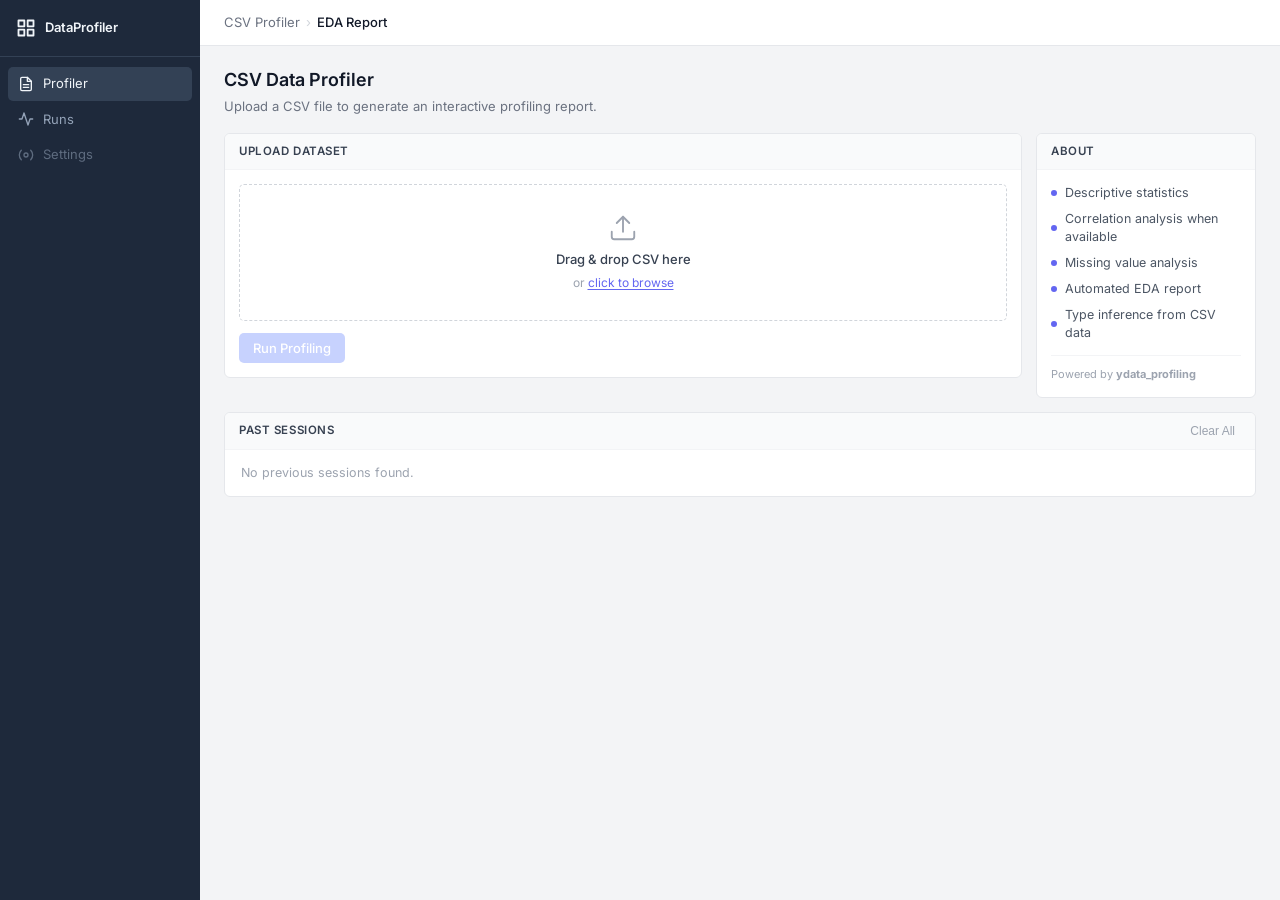
==== web/index.html @ c40abf99 "first commit" ====
<!DOCTYPE html>
<html lang="en">
<head>
  <meta charset="UTF-8" />
  <meta name="viewport" content="width=device-width, initial-scale=1.0" />
  <title>CSV Profiler</title>
  <link rel="preconnect" href="https://fonts.googleapis.com" />
  <link href="https://fonts.googleapis.com/css2?family=Inter:wght@400;500;600&display=swap" rel="stylesheet" />
  <link rel="stylesheet" href="style.css" />
</head>
<body>

  <!-- ── SIDEBAR ── -->
  <aside class="sidebar">
    <div class="sidebar-logo">
      <svg width="20" height="20" viewBox="0 0 24 24" fill="none" stroke="currentColor" stroke-width="2.2" stroke-linecap="round" stroke-linejoin="round"><rect x="3" y="3" width="7" height="7"/><rect x="14" y="3" width="7" height="7"/><rect x="3" y="14" width="7" height="7"/><rect x="14" y="14" width="7" height="7"/></svg>
      <span>DataProfiler</span>
    </div>
    <nav class="sidebar-nav">
      <a href="#" class="nav-item active" id="nav-profiler">
        <svg width="16" height="16" viewBox="0 0 24 24" fill="none" stroke="currentColor" stroke-width="2" stroke-linecap="round" stroke-linejoin="round"><path d="M14 2H6a2 2 0 0 0-2 2v16a2 2 0 0 0 2 2h12a2 2 0 0 0 2-2V8z"/><polyline points="14 2 14 8 20 8"/><line x1="16" y1="13" x2="8" y2="13"/><line x1="16" y1="17" x2="8" y2="17"/></svg>
        <span>Profiler</span>
      </a>
      <a href="#" class="nav-item" id="nav-runs">
        <svg width="16" height="16" viewBox="0 0 24 24" fill="none" stroke="currentColor" stroke-width="2" stroke-linecap="round" stroke-linejoin="round"><polyline points="22 12 18 12 15 21 9 3 6 12 2 12"/></svg>
        <span>Runs</span>
      </a>
      <a href="#" class="nav-item nav-item-disabled" id="nav-settings" aria-disabled="true" title="Settings are not available yet">
        <svg width="16" height="16" viewBox="0 0 24 24" fill="none" stroke="currentColor" stroke-width="2" stroke-linecap="round" stroke-linejoin="round"><circle cx="12" cy="12" r="3"/><path d="M19.07 4.93a10 10 0 0 1 0 14.14M4.93 4.93a10 10 0 0 0 0 14.14"/></svg>
        <span>Settings</span>
      </a>
    </nav>
  </aside>

  <!-- ── MAIN ── -->
  <div class="layout">

    <header class="topbar">
      <div class="topbar-breadcrumb">
        <span class="breadcrumb-root">CSV Profiler</span>
        <span class="breadcrumb-sep">›</span>
        <span class="breadcrumb-current">EDA Report</span>
      </div>
      <div class="topbar-actions">
        <button class="btn-sm" id="new-analysis" style="display:none;">+ New Run</button>
      </div>
    </header>

    <main class="content">

      <!-- ══════════════════════════════════════
           UPLOAD SECTION
      ══════════════════════════════════════ -->
      <section id="upload-section">
        <div class="page-title">
          <h1>CSV Data Profiler</h1>
          <p class="page-subtitle">Upload a CSV file to generate an interactive profiling report.</p>
        </div>

        <div class="panels-row">
          <!-- Drop zone -->
          <div class="card" style="flex:1; min-width:280px;">
            <div class="card-header">Upload Dataset</div>
            <div class="card-body">
              <div id="drop-zone" class="drop-zone" role="button" tabindex="0">
                <svg width="30" height="30" viewBox="0 0 24 24" fill="none" stroke="currentColor" stroke-width="1.5" stroke-linecap="round" stroke-linejoin="round" class="drop-icon"><path d="M21 15v4a2 2 0 0 1-2 2H5a2 2 0 0 1-2-2v-4"/><polyline points="17 8 12 3 7 8"/><line x1="12" y1="3" x2="12" y2="15"/></svg>
                <p class="drop-title">Drag &amp; drop CSV here</p>
                <p class="drop-sub">or <span id="browse-trigger" class="link-btn">click to browse</span></p>
                <input type="file" id="file-input" accept=".csv" hidden />
              </div>
              <div id="file-card" class="file-row hidden">
                <div class="file-row__left">
                  <span class="file-icon">📄</span>
                  <div>
                    <div id="file-name" class="file-name">—</div>
                    <div id="file-size" class="file-size">—</div>
                  </div>
                </div>
                <button id="remove-file" class="btn-ghost-sm">✕</button>
              </div>
              <button id="analyse-btn" class="btn-primary" disabled>Run Profiling</button>
            </div>
          </div>

          <!-- Info -->
          <div class="card" style="width:220px; flex-shrink:0;">
            <div class="card-header">About</div>
            <div class="card-body">
              <ul class="info-list">
                <li><span class="info-dot"></span> Descriptive statistics</li>
                <li><span class="info-dot"></span> Correlation analysis when available</li>
                <li><span class="info-dot"></span> Missing value analysis</li>
                <li><span class="info-dot"></span> Automated EDA report</li>
                <li><span class="info-dot"></span> Type inference from CSV data</li>
              </ul>
              <div class="powered-by">Powered by <strong>ydata_profiling</strong></div>
            </div>
          </div>
        </div>

        <!-- Past sessions table -->
        <div class="card sessions-card">
          <div class="card-header sessions-header">
            <span>Past Sessions</span>
            <button class="btn-ghost-sm" id="clear-all-btn" title="Delete all sessions">Clear All</button>
          </div>
          <div id="sessions-table-wrap">
            <p class="sessions-empty" id="sessions-empty">No previous sessions found.</p>
            <table class="sessions-table hidden" id="sessions-table">
              <thead>
                <tr>
                  <th>Date / Time</th>
                  <th>Filename</th>
                  <th>Rows</th>
                  <th>Cols</th>
                  <th>ID</th>
                  <th></th>
                </tr>
              </thead>
              <tbody id="sessions-tbody"></tbody>
            </table>
          </div>
        </div>
      </section>

      <!-- ══════════════════════════════════════
           PROGRESS SECTION
      ══════════════════════════════════════ -->
      <section id="progress-section" class="hidden">
        <div class="page-title"><h1>Running Analysis…</h1></div>
        <div class="card" style="max-width:580px;">
          <div class="card-header">Profiling Progress</div>
          <div class="card-body">
            <div class="prog-meta">
              <span id="progress-label" class="prog-status">Initialising…</span>
              <span id="progress-pct"   class="prog-pct">0%</span>
            </div>
            <div class="prog-track" role="progressbar" aria-valuenow="0" aria-valuemin="0" aria-valuemax="100">
              <div id="progress-bar" class="prog-fill"></div>
            </div>
            <div class="step-list" id="step-list"></div>
          </div>
        </div>
      </section>

      <!-- ══════════════════════════════════════
           REPORT SECTION  (30 | 70 layout)
      ══════════════════════════════════════ -->
      <section id="report-section" class="hidden">

        <!-- Header row -->
        <div class="report-page-header">
          <div>
            <h1 class="page-title-inline">Profiling Report</h1>
            <p id="report-meta-text" class="page-subtitle"></p>
          </div>
          <div class="report-header-actions">
            <button id="open-new-tab" class="btn-sm">Open in new tab ↗</button>
            <button id="reset-btn"    class="btn-danger-sm">Reset Report</button>
          </div>
        </div>

        <!-- 30 | 70 split -->
        <div class="report-layout">

          <!-- ── LEFT 30%: Cleaning Panel ── -->
          <div class="panel-left">
            <div class="card cleaning-card">
              <div class="card-header cleaning-card-header">
                <span>Data Cleaning</span>
                <button id="apply-clean-btn" class="btn-primary-sm" disabled>▶ Apply &amp; Download</button>
              </div>
              <div id="cleaning-panel-body" class="cleaning-body">
                <p class="cleaning-empty">Load a session to see cleaning options.</p>
              </div>
              <!-- Result -->
              <div id="clean-result" class="clean-result hidden">
                <div id="clean-result-body"></div>
                <a id="download-link" class="btn-primary" href="#" target="_blank"
                   style="text-decoration:none; display:none; margin-top:8px;">
                  ⬇ Download Cleaned CSV
                </a>
              </div>
            </div>
          </div>

          <!-- ── RIGHT 70%: EDA Iframe ── -->
          <div class="panel-right">
            <div class="report-wrapper">
              <iframe id="report-frame" title="Data Profiling Report"
                      sandbox="allow-scripts allow-same-origin allow-popups"></iframe>
            </div>
          </div>

        </div><!-- /report-layout -->

        <div class="playground-card card">
          <div class="card-header playground-header">
            <span>Pandas Playground</span>
            <span id="playground-status" class="playground-status">Working on current session data</span>
          </div>
          <div class="playground-body">
            <div class="playground-controls">
              <label>
                Operation
                <select id="pg-operation" class="clean-select">
                  <option value="preview">Preview</option>
                  <option value="head">head(n)</option>
                  <option value="tail">tail(n)</option>
                  <option value="sample">sample(n)</option>
                  <option value="describe">describe()</option>
                  <option value="value_counts">value_counts(column)</option>
                  <option value="sort_values">sort_values(column)</option>
                  <option value="filter">filter column</option>
                  <option value="chart">visualize chart</option>
                  <option value="drop_columns">drop columns</option>
                  <option value="drop_rows">drop rows by index</option>
                  <option value="set_cell">set cell value</option>
                  <option value="fillna">fill missing values</option>
                  <option value="rename_column">rename column</option>
                  <option value="astype">change column dtype</option>
                </select>
              </label>
              <label>
                Column / X
                <input id="pg-column" class="pg-input" placeholder="column name" />
              </label>
              <label>
                Y / New name
                <input id="pg-column-2" class="pg-input" placeholder="optional" />
              </label>
              <label>
                Value
                <input id="pg-value" class="pg-input" placeholder="filter/fill/cell value" />
              </label>
              <label>
                Rows / Indexes
                <input id="pg-indexes" class="pg-input" placeholder="0, 3, 7" />
              </label>
              <label>
                N / Limit
                <input id="pg-limit" class="pg-input" type="number" min="1" max="500" value="20" />
              </label>
              <label>
                Chart
                <select id="pg-chart-type" class="clean-select">
                  <option value="bar">bar</option>
                  <option value="line">line</option>
                  <option value="scatter">scatter</option>
                  <option value="hist">histogram</option>
                </select>
              </label>
              <label>
                Compare
                <select id="pg-operator" class="clean-select">
                  <option value="eq">=</option>
                  <option value="ne">!=</option>
                  <option value="gt">&gt;</option>
                  <option value="gte">&gt;=</option>
                  <option value="lt">&lt;</option>
                  <option value="lte">&lt;=</option>
                  <option value="contains">contains</option>
                </select>
              </label>
            </div>
            <div class="playground-actions">
              <button id="pg-run" class="btn-primary-sm">Run</button>
              <button id="pg-apply" class="btn-danger-sm">Apply Mutation</button>
            </div>
            <div class="playground-output">
              <div class="pg-chart-wrap"><canvas id="pg-chart" width="720" height="260"></canvas></div>
              <div id="pg-table-wrap" class="pg-table-wrap"></div>
            </div>
          </div>
        </div>

      </section>

    </main>
  </div>

  <!-- Confirm modal -->
  <div id="confirm-overlay" class="confirm-overlay hidden">
    <div class="confirm-dialog">
      <p id="confirm-msg" class="confirm-msg">Are you sure?</p>
      <div class="confirm-actions">
        <button id="confirm-ok"     class="btn-danger-sm">Confirm</button>
        <button id="confirm-cancel" class="btn-sm">Cancel</button>
      </div>
    </div>
  </div>

  <!-- Toast -->
  <div id="toast" class="toast" role="alert" aria-live="assertive"></div>

  <script src="app.js"></script>
</body>
</html>
---- web/style.css ----
/* ════════════════════════════════════════════════════
   DataProfiler — style.css  (admin / clean)
════════════════════════════════════════════════════ */

/* ── Reset ── */
*, *::before, *::after { box-sizing: border-box; margin: 0; padding: 0; }
html { font-size: 14px; }
body {
  font-family: 'Inter', system-ui, sans-serif;
  background: #f3f4f6;
  color: #111827;
  display: flex;
  min-height: 100vh;
  line-height: 1.5;
}

/* ── Sidebar ── */
.sidebar {
  width: 200px;
  flex-shrink: 0;
  background: #1e293b;
  color: #cbd5e1;
  display: flex;
  flex-direction: column;
  min-height: 100vh;
  position: fixed;
  top: 0; left: 0; bottom: 0;
  z-index: 100;
}
.sidebar-logo {
  display: flex;
  align-items: center;
  gap: 9px;
  padding: 18px 16px;
  font-weight: 600;
  font-size: 13px;
  color: #f1f5f9;
  border-bottom: 1px solid #334155;
}
.sidebar-nav { padding: 10px 8px; display: flex; flex-direction: column; gap: 2px; }
.nav-item {
  display: flex; align-items: center; gap: 9px;
  padding: 7px 10px; border-radius: 5px;
  font-size: 13px; color: #94a3b8; text-decoration: none;
  transition: background .15s, color .15s;
}
.nav-item:hover, .nav-item.active { background: #334155; color: #f1f5f9; }
.nav-item-disabled {
  opacity: .55;
  cursor: not-allowed;
}
.nav-item-disabled:hover {
  background: transparent;
  color: #94a3b8;
}

/* ── Layout ── */
.layout { margin-left: 200px; display: flex; flex-direction: column; flex: 1; min-height: 100vh; }

/* ── Topbar ── */
.topbar {
  background: #fff;
  border-bottom: 1px solid #e5e7eb;
  padding: 0 24px; height: 46px;
  display: flex; align-items: center; justify-content: space-between;
  position: sticky; top: 0; z-index: 50;
}
.topbar-breadcrumb { display: flex; align-items: center; gap: 6px; font-size: 13px; }
.breadcrumb-root { color: #6b7280; }
.breadcrumb-sep  { color: #d1d5db; }
.breadcrumb-current { color: #111827; font-weight: 500; }

/* ── Content ── */
.content { padding: 20px 24px; flex: 1; }

/* ── Page title ── */
.page-title { margin-bottom: 16px; }
.page-title h1, .page-title-inline {
  font-size: 18px; font-weight: 600; color: #111827;
}
.page-subtitle { margin-top: 4px; font-size: 13px; color: #6b7280; }

/* ── Cards ── */
.card {
  background: #fff;
  border: 1px solid #e5e7eb;
  border-radius: 6px;
  overflow: hidden;
}
.card-header {
  padding: 9px 14px;
  font-size: 11.5px; font-weight: 600;
  color: #374151; text-transform: uppercase; letter-spacing: .05em;
  border-bottom: 1px solid #f3f4f6;
  background: #f9fafb;
}
.card-body { padding: 14px; display: flex; flex-direction: column; gap: 12px; }
.panels-row { display: flex; gap: 14px; align-items: flex-start; flex-wrap: wrap; margin-bottom: 14px; }

/* ── Drop zone ── */
.drop-zone {
  border: 1.5px dashed #d1d5db;
  border-radius: 5px;
  padding: 28px 16px;
  text-align: center;
  cursor: pointer;
  transition: border-color .15s, background .15s;
  display: flex; flex-direction: column; align-items: center; gap: 5px;
}
.drop-zone:hover, .drop-zone:focus-visible { border-color: #6366f1; background: #f5f3ff; outline: none; }
.drop-zone.drag-over { border-color: #6366f1; background: #ede9fe; }
.drop-icon { color: #9ca3af; margin-bottom: 2px; }
.drop-title { font-size: 13px; font-weight: 500; color: #374151; }
.drop-sub   { font-size: 12px; color: #9ca3af; }
.link-btn   { color: #6366f1; cursor: pointer; text-decoration: underline; text-underline-offset: 2px; }

/* ── File row ── */
.file-row {
  display: flex; align-items: center; justify-content: space-between;
  padding: 9px 12px; background: #f9fafb;
  border: 1px solid #e5e7eb; border-radius: 5px;
}
.file-row__left { display: flex; align-items: center; gap: 9px; min-width: 0; }
.file-icon  { font-size: 18px; line-height: 1; }
.file-name  { font-size: 13px; font-weight: 500; white-space: nowrap; overflow: hidden; text-overflow: ellipsis; max-width: 220px; }
.file-size  { font-size: 11px; color: #9ca3af; margin-top: 1px; }

/* ── Info list ── */
.info-list { list-style: none; display: flex; flex-direction: column; gap: 7px; font-size: 12.5px; color: #4b5563; }
.info-list li { display: flex; align-items: center; gap: 8px; }
.info-dot { width: 6px; height: 6px; border-radius: 50%; background: #6366f1; flex-shrink: 0; }
.powered-by { font-size: 11px; color: #9ca3af; padding-top: 10px; border-top: 1px solid #f3f4f6; }

/* ── Buttons ── */
.btn-primary {
  padding: 7px 14px;
  background: #6366f1; color: #fff;
  border: none; border-radius: 5px;
  font-family: inherit; font-size: 13px; font-weight: 500;
  cursor: pointer; transition: background .15s; align-self: flex-start;
}
.btn-primary:hover:not(:disabled) { background: #4f46e5; }
.btn-primary:disabled { background: #c7d2fe; cursor: not-allowed; }

.btn-primary-sm {
  padding: 4px 10px;
  background: #6366f1; color: #fff;
  border: none; border-radius: 4px;
  font-family: inherit; font-size: 11.5px; font-weight: 500;
  cursor: pointer; transition: background .15s; white-space: nowrap;
}
.btn-primary-sm:hover:not(:disabled) { background: #4f46e5; }
.btn-primary-sm:disabled { background: #c7d2fe; cursor: not-allowed; }

.btn-sm {
  padding: 5px 11px;
  background: #fff; color: #374151;
  border: 1px solid #d1d5db; border-radius: 5px;
  font-family: inherit; font-size: 12px; font-weight: 500;
  cursor: pointer; transition: background .15s, border-color .15s;
}
.btn-sm:hover { background: #f3f4f6; border-color: #9ca3af; }

.btn-ghost-sm {
  background: none; border: none;
  color: #9ca3af; cursor: pointer;
  padding: 2px 6px; border-radius: 3px;
  font-size: 12px; transition: background .15s, color .15s;
}
.btn-ghost-sm:hover { background: #fee2e2; color: #ef4444; }

.btn-danger-sm {
  padding: 5px 11px;
  background: #fff; color: #dc2626;
  border: 1px solid #fca5a5; border-radius: 5px;
  font-family: inherit; font-size: 12px; font-weight: 500;
  cursor: pointer; transition: background .15s, border-color .15s;
}
.btn-danger-sm:hover { background: #fef2f2; border-color: #dc2626; }

/* ── Progress ── */
.prog-meta { display: flex; justify-content: space-between; align-items: center; margin-bottom: 6px; }
.prog-status { font-size: 13px; color: #374151; }
.prog-pct { font-size: 13px; font-weight: 600; color: #6366f1; font-variant-numeric: tabular-nums; }
.prog-track { height: 6px; background: #e5e7eb; border-radius: 999px; overflow: hidden; }
.prog-fill  { height: 100%; width: 0%; background: #6366f1; border-radius: 999px; transition: width .5s ease; }
.step-list  { display: flex; flex-direction: column; gap: 5px; margin-top: 8px; }
.step-item  { display: flex; align-items: center; gap: 8px; font-size: 12px; color: #9ca3af; }
.step-item.done   { color: #059669; }
.step-item.active { color: #6366f1; font-weight: 500; }
.step-dot { width: 7px; height: 7px; border-radius: 50%; background: #e5e7eb; flex-shrink: 0; }
.step-item.done .step-dot   { background: #059669; }
.step-item.active .step-dot { background: #6366f1; }

/* ══════════════════════════════════════
   Sessions Table
══════════════════════════════════════ */
.sessions-card { margin-top: 0; }
.sessions-header {
  display: flex; align-items: center; justify-content: space-between;
}
.sessions-empty { padding: 14px 16px; font-size: 12.5px; color: #9ca3af; }
.sessions-table {
  width: 100%;
  border-collapse: collapse;
  font-size: 12.5px;
}
.sessions-table th {
  padding: 8px 14px;
  text-align: left;
  font-size: 11px; font-weight: 600;
  color: #6b7280; text-transform: uppercase; letter-spacing: .04em;
  background: #f9fafb;
  border-bottom: 1px solid #e5e7eb;
}
.sessions-table td {
  padding: 9px 14px;
  color: #374151;
  border-bottom: 1px solid #f3f4f6;
  vertical-align: middle;
}
.sessions-table tbody tr:hover td { background: #f9fafb; }
.sessions-table tbody tr:last-child td { border-bottom: none; }
.session-id-chip {
  font-family: 'Courier New', monospace;
  font-size: 11px;
  background: #f3f4f6;
  padding: 2px 6px;
  border-radius: 3px;
  color: #6b7280;
}
.session-actions { display: flex; gap: 6px; }

/* ══════════════════════════════════════
   Report Section — 30 / 70 Layout
══════════════════════════════════════ */
.report-page-header {
  display: flex; align-items: flex-start;
  justify-content: space-between;
  margin-bottom: 12px; gap: 12px; flex-wrap: wrap;
}
.report-header-actions { display: flex; gap: 8px; align-items: center; padding-top: 2px; flex-shrink: 0; }

.report-layout {
  display: flex;
  gap: 12px;
  height: calc(100vh - 170px);
  min-height: 520px;
}

/* Left 30% — Cleaning Panel */
.panel-left {
  width: 30%;
  flex-shrink: 0;
  display: flex;
  flex-direction: column;
  overflow: hidden;
}

.cleaning-card {
  flex: 1;
  display: flex;
  flex-direction: column;
  overflow: hidden;
}

.cleaning-card-header {
  display: flex;
  align-items: center;
  justify-content: space-between;
  gap: 8px;
}

.cleaning-body {
  flex: 1;
  overflow-y: auto;
  padding: 0;
}

.cleaning-empty {
  padding: 16px;
  font-size: 12.5px;
  color: #9ca3af;
}
.cleaning-status {
  margin: 12px 14px;
  padding: 9px 10px;
  border: 1px solid #d1fae5;
  border-radius: 5px;
  background: #ecfdf5;
  color: #047857;
  font-size: 12px;
  line-height: 1.45;
}

/* Clean result */
.clean-result {
  border-top: 1px solid #e5e7eb;
  padding: 12px 14px;
  display: flex;
  flex-direction: column;
  gap: 8px;
  background: #f9fafb;
  max-height: 220px;
  flex-shrink: 0;
  overflow: hidden;
}
#clean-result-body {
  overflow-y: auto;
  max-height: 150px;
  padding-right: 4px;
}
#download-link {
  flex-shrink: 0;
}
/*
 * Keep the download action outside the scrolling change list.
 */
.clean-result .btn-primary {
  align-self: flex-start;
}
/* Legacy fallback if older markup puts children directly in clean-result. */
.clean-result-scroll {
  overflow-y: auto;
}
.clean-result-title {
  font-size: 11px;
  font-weight: 600;
  text-transform: uppercase;
  letter-spacing: .04em;
  color: #374151;
}
.clean-change-item {
  font-size: 12px;
  color: #374151;
  padding: 3px 0;
  border-bottom: 1px solid #e5e7eb;
  line-height: 1.5;
}
.clean-change-item:last-child { border-bottom: none; }
.clean-shape {
  font-size: 12px; color: #6b7280;
  font-family: 'Courier New', monospace;
}

/* Right 70% — EDA */
.panel-right {
  flex: 1;
  display: flex;
  flex-direction: column;
  min-width: 0;
  overflow: hidden;
}

.report-tabs {
  display: flex; align-items: center;
  border-bottom: 1px solid #e5e7eb;
  background: #fff; padding: 0 14px;
  flex-shrink: 0;
}
.tab {
  padding: 9px 0; margin-right: 18px;
  border: none; background: none;
  font-family: inherit; font-size: 13px; font-weight: 500;
  color: #6b7280; cursor: pointer;
  border-bottom: 2px solid transparent;
  margin-bottom: -1px;
}
.tab.active { color: #6366f1; border-bottom-color: #6366f1; }

.report-wrapper {
  flex: 1;
  background: #fff;
  border: 1px solid #e5e7eb;
  border-radius: 0 0 6px 6px;
  overflow: hidden;
}
.report-wrapper iframe { width: 100%; height: 100%; border: none; display: block; }

/* Pandas Playground */
.playground-card {
  margin-top: 14px;
}
.playground-header {
  display: flex;
  align-items: center;
  justify-content: space-between;
  gap: 12px;
}
.playground-status {
  color: #6b7280;
  font-size: 11px;
  font-weight: 500;
  text-transform: none;
  letter-spacing: 0;
}
.playground-body {
  padding: 12px 14px 14px;
}
.playground-controls {
  display: grid;
  grid-template-columns: repeat(4, minmax(150px, 1fr));
  gap: 10px;
}
.playground-controls label {
  display: flex;
  flex-direction: column;
  gap: 4px;
  font-size: 11px;
  font-weight: 600;
  color: #6b7280;
  text-transform: uppercase;
  letter-spacing: .03em;
}
.pg-input {
  min-width: 0;
  padding: 4px 7px;
  border: 1px solid #d1d5db;
  border-radius: 4px;
  background: #fff;
  font-family: inherit;
  font-size: 12px;
  color: #374151;
}
.playground-actions {
  display: flex;
  gap: 8px;
  align-items: center;
  margin-top: 10px;
}
.playground-output {
  display: grid;
  grid-template-columns: 1fr;   /* table full-width by default */
  gap: 12px;
  margin-top: 12px;
}
/* When a chart is present, split 42% chart | 58% table */
.playground-output.chart-visible {
  grid-template-columns: minmax(280px, 42%) minmax(360px, 1fr);
}
.pg-chart-wrap {
  display: none;   /* hidden until chart data arrives */
  min-height: 280px;
  border: 1px solid #e5e7eb;
  border-radius: 5px;
  background: #fff;
  padding: 10px;
}
.playground-output.chart-visible .pg-chart-wrap {
  display: block;
}
#pg-chart {
  width: 100%;
  height: 260px;
  display: block;
}
.pg-table-wrap {
  max-height: 320px;
  overflow: auto;
  border: 1px solid #e5e7eb;
  border-radius: 5px;
  background: #fff;
}
.pg-table {
  width: 100%;
  border-collapse: collapse;
  font-size: 12px;
}
.pg-table th,
.pg-table td {
  padding: 6px 8px;
  border-bottom: 1px solid #f3f4f6;
  text-align: left;
  white-space: nowrap;
}
.pg-table th {
  position: sticky;
  top: 0;
  background: #f9fafb;
  color: #6b7280;
  font-size: 11px;
  z-index: 1;
}

/* ══════════════════════════════════════
   Cleaning Sections
══════════════════════════════════════ */
.clean-section { border-bottom: 1px solid #f3f4f6; }
.clean-section:last-child { border-bottom: none; }

.clean-section-header {
  display: flex; align-items: center; justify-content: space-between;
  padding: 9px 14px;
  cursor: pointer;
  user-select: none;
  background: #fff;
  transition: background .12s;
}
.clean-section-header:hover { background: #f9fafb; }

.clean-section-title {
  display: flex; align-items: center; gap: 8px;
  font-size: 12.5px; font-weight: 600; color: #374151;
}
.clean-section-badge {
  font-size: 10px; font-weight: 700;
  padding: 1px 6px; border-radius: 999px;
  background: #fee2e2; color: #dc2626;
}
.clean-section-badge.ok { background: #d1fae5; color: #059669; }
.clean-section-badge.warn { background: #fef3c7; color: #d97706; }

.clean-section-chevron {
  font-size: 10px; color: #9ca3af;
  transition: transform .15s;
}
.clean-section.open .clean-section-chevron { transform: rotate(90deg); }

.clean-section-body {
  display: none;
  padding: 10px 14px 12px;
  background: #fafafa;
  border-top: 1px solid #f3f4f6;
}
.clean-section.open .clean-section-body { display: block; }

/* Items inside cleaning sections */
.clean-item {
  display: flex; align-items: center;
  gap: 8px; padding: 5px 0;
  border-bottom: 1px solid #f3f4f6;
  font-size: 12px;
}
.clean-item:last-child { border-bottom: none; }

.clean-item-label {
  flex: 1; min-width: 0;
  overflow: hidden; text-overflow: ellipsis; white-space: nowrap;
  color: #374151;
}

.clean-item-count {
  font-size: 11px; color: #9ca3af;
  white-space: nowrap;
}

.clean-select {
  padding: 2px 6px;
  border: 1px solid #d1d5db; border-radius: 4px;
  background: #fff; font-family: inherit;
  font-size: 11.5px; color: #374151;
  cursor: pointer;
}

.clean-checkbox {
  width: 14px; height: 14px; cursor: pointer; flex-shrink: 0;
  accent-color: #6366f1;
}

/* Section action row */
.clean-action-row {
  margin-top: 10px;
  display: flex; gap: 6px; align-items: center; flex-wrap: wrap;
}

.clean-action-btn {
  padding: 4px 10px;
  background: #f3f4f6; color: #374151;
  border: 1px solid #e5e7eb; border-radius: 4px;
  font-family: inherit; font-size: 11.5px; font-weight: 500;
  cursor: pointer; transition: background .12s, border-color .12s;
  white-space: nowrap;
}
.clean-action-btn:hover { background: #ede9fe; border-color: #a5b4fc; color: #4338ca; }

.clean-info-text {
  font-size: 12px; color: #9ca3af; margin-bottom: 8px;
  line-height: 1.5;
}

/* Scale option radio */
.clean-radio-group { display: flex; gap: 10px; flex-wrap: wrap; margin-top: 6px; }
.clean-radio-label { display: flex; align-items: center; gap: 4px; font-size: 12px; color: #374151; cursor: pointer; }
.clean-radio { accent-color: #6366f1; }

/* ── Confirm modal ── */
.confirm-overlay {
  position: fixed; inset: 0;
  background: rgba(0,0,0,.3);
  display: flex; align-items: center; justify-content: center;
  z-index: 500;
}
.confirm-dialog {
  background: #fff; border: 1px solid #e5e7eb;
  border-radius: 7px; padding: 22px;
  width: 320px; display: flex; flex-direction: column; gap: 14px;
  box-shadow: 0 8px 24px rgba(0,0,0,.1);
}
.confirm-msg   { font-size: 14px; font-weight: 500; color: #111827; line-height: 1.5; }
.confirm-actions { display: flex; gap: 8px; justify-content: flex-end; }

/* ── Toast ── */
.toast {
  position: fixed; bottom: 18px; right: 18px;
  padding: 9px 14px;
  background: #1e293b; color: #f1f5f9;
  border-radius: 5px; font-size: 13px; font-weight: 500;
  z-index: 999; pointer-events: none;
  opacity: 0; transform: translateY(6px);
  transition: opacity .18s, transform .18s;
  max-width: 300px;
}
.toast.show    { opacity: 1; transform: translateY(0); }
.toast.error   { background: #dc2626; }
.toast.success { background: #059669; }

/* ── Utilities ── */
.hidden { display: none !important; }

/* ── Responsive ── */
@media (max-width: 900px) {
  .report-layout { flex-direction: column; height: auto; }
  .panel-left { width: 100%; }
  .report-wrapper { min-height: 400px; height: 60vh; }
  .playground-controls { grid-template-columns: repeat(2, minmax(140px, 1fr)); }
  .playground-output { grid-template-columns: 1fr; }
}
@media (max-width: 640px) {
  .sidebar { width: 52px; }
  .sidebar-logo span, .nav-item span { display: none; }
  .layout { margin-left: 52px; }
  .panels-row { flex-direction: column; }
  .playground-controls { grid-template-columns: 1fr; }
}
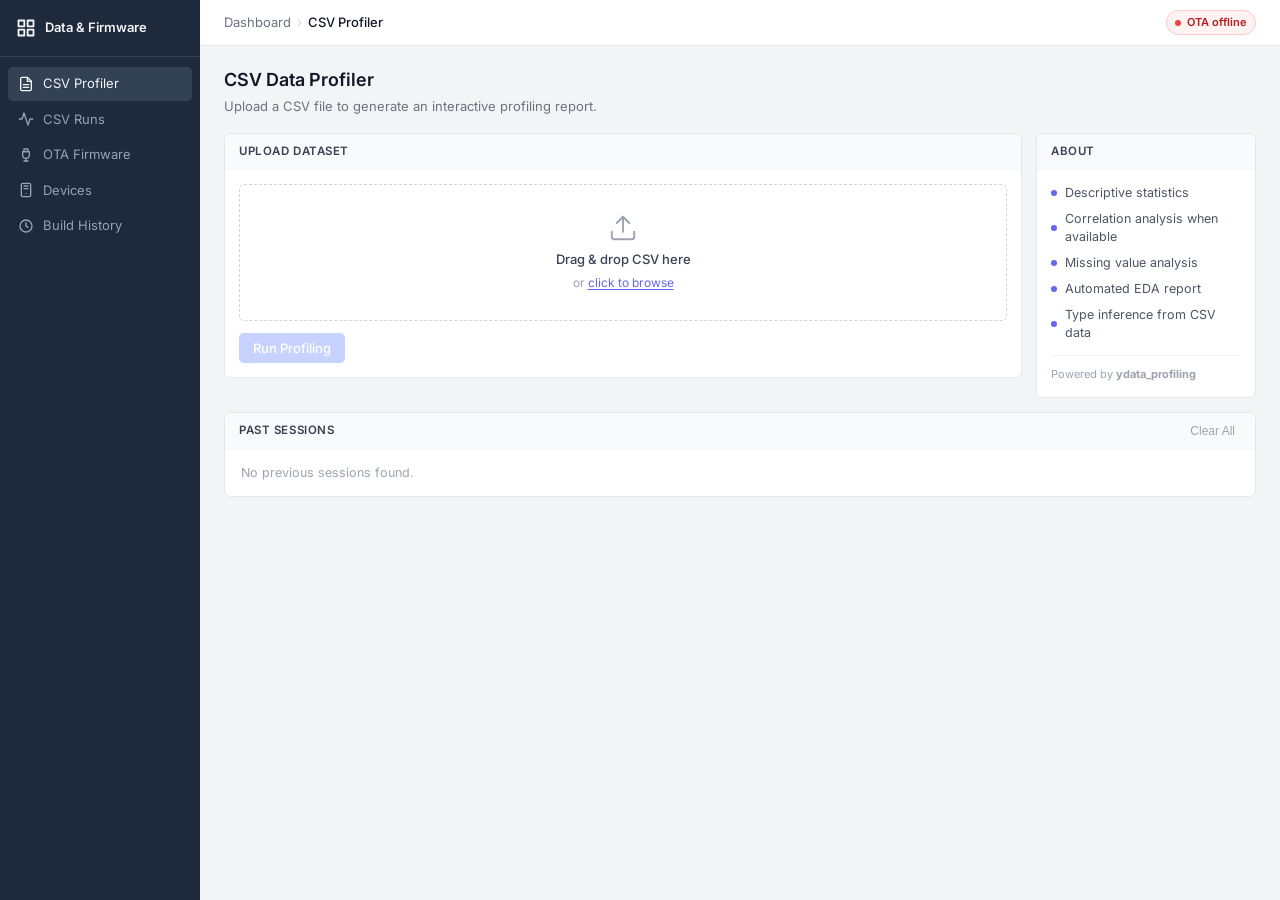
==== commit bc628659: "fe done" ====
--- a/web/index.html
+++ b/web/index.html
@@ -3,7 +3,7 @@
 <head>
   <meta charset="UTF-8" />
   <meta name="viewport" content="width=device-width, initial-scale=1.0" />
-  <title>CSV Profiler</title>
+  <title>CSV Profiler &amp; OTA</title>
   <link rel="preconnect" href="https://fonts.googleapis.com" />
   <link href="https://fonts.googleapis.com/css2?family=Inter:wght@400;500;600&display=swap" rel="stylesheet" />
   <link rel="stylesheet" href="style.css" />
@@ -14,20 +14,28 @@
   <aside class="sidebar">
     <div class="sidebar-logo">
       <svg width="20" height="20" viewBox="0 0 24 24" fill="none" stroke="currentColor" stroke-width="2.2" stroke-linecap="round" stroke-linejoin="round"><rect x="3" y="3" width="7" height="7"/><rect x="14" y="3" width="7" height="7"/><rect x="3" y="14" width="7" height="7"/><rect x="14" y="14" width="7" height="7"/></svg>
-      <span>DataProfiler</span>
+      <span>Data &amp; Firmware</span>
     </div>
     <nav class="sidebar-nav">
       <a href="#" class="nav-item active" id="nav-profiler">
         <svg width="16" height="16" viewBox="0 0 24 24" fill="none" stroke="currentColor" stroke-width="2" stroke-linecap="round" stroke-linejoin="round"><path d="M14 2H6a2 2 0 0 0-2 2v16a2 2 0 0 0 2 2h12a2 2 0 0 0 2-2V8z"/><polyline points="14 2 14 8 20 8"/><line x1="16" y1="13" x2="8" y2="13"/><line x1="16" y1="17" x2="8" y2="17"/></svg>
-        <span>Profiler</span>
+        <span>CSV Profiler</span>
       </a>
       <a href="#" class="nav-item" id="nav-runs">
         <svg width="16" height="16" viewBox="0 0 24 24" fill="none" stroke="currentColor" stroke-width="2" stroke-linecap="round" stroke-linejoin="round"><polyline points="22 12 18 12 15 21 9 3 6 12 2 12"/></svg>
-        <span>Runs</span>
+        <span>CSV Runs</span>
       </a>
-      <a href="#" class="nav-item nav-item-disabled" id="nav-settings" aria-disabled="true" title="Settings are not available yet">
-        <svg width="16" height="16" viewBox="0 0 24 24" fill="none" stroke="currentColor" stroke-width="2" stroke-linecap="round" stroke-linejoin="round"><circle cx="12" cy="12" r="3"/><path d="M19.07 4.93a10 10 0 0 1 0 14.14M4.93 4.93a10 10 0 0 0 0 14.14"/></svg>
-        <span>Settings</span>
+      <a href="#" class="nav-item" id="nav-ota">
+        <svg width="16" height="16" viewBox="0 0 24 24" fill="none" stroke="currentColor" stroke-width="2" stroke-linecap="round" stroke-linejoin="round"><path d="M9 3h6v4H9z"/><path d="M7 7h10v5a5 5 0 0 1-10 0z"/><path d="M12 17v4"/><path d="M9 21h6"/></svg>
+        <span>OTA Firmware</span>
+      </a>
+      <a href="#" class="nav-item" id="nav-devices">
+        <svg width="16" height="16" viewBox="0 0 24 24" fill="none" stroke="currentColor" stroke-width="2" stroke-linecap="round" stroke-linejoin="round"><rect x="5" y="2" width="14" height="20" rx="2"/><path d="M9 6h6M9 10h6M12 17h.01"/></svg>
+        <span>Devices</span>
+      </a>
+      <a href="#" class="nav-item" id="nav-builds">
+        <svg width="16" height="16" viewBox="0 0 24 24" fill="none" stroke="currentColor" stroke-width="2" stroke-linecap="round" stroke-linejoin="round"><circle cx="12" cy="12" r="9"/><path d="M12 7v5l3 2"/></svg>
+        <span>Build History</span>
       </a>
     </nav>
   </aside>
@@ -37,11 +45,14 @@
 
     <header class="topbar">
       <div class="topbar-breadcrumb">
-        <span class="breadcrumb-root">CSV Profiler</span>
+        <span class="breadcrumb-root" id="breadcrumb-root">Dashboard</span>
         <span class="breadcrumb-sep">›</span>
-        <span class="breadcrumb-current">EDA Report</span>
+        <span class="breadcrumb-current" id="breadcrumb-current">CSV Profiler</span>
       </div>
       <div class="topbar-actions">
+        <span class="service-indicator" id="ota-service-indicator" title="Rust OTA service status">
+          <span class="service-dot"></span> OTA checking
+        </span>
         <button class="btn-sm" id="new-analysis" style="display:none;">+ New Run</button>
       </div>
     </header>
@@ -276,7 +287,130 @@
 
       </section>
 
+      <!-- OTA Firmware -->
+      <section id="ota-section" class="hidden">
+        <div class="page-title page-title-row">
+          <div>
+            <h1>OTA Firmware</h1>
+            <p class="page-subtitle">Compose managed device applications or build standalone ESP-IDF projects.</p>
+          </div>
+          <button class="btn-sm" id="ota-refresh">Refresh</button>
+        </div>
+
+        <div class="ota-grid">
+          <div class="card">
+            <div class="card-header">Firmware Project</div>
+            <div class="card-body">
+              <label class="form-field">
+                <span>Managed application or standalone Rust project (.zip)</span>
+                <input id="ota-project-input" class="file-input" type="file" accept=".zip,application/zip" />
+              </label>
+              <div class="ota-form-row">
+                <label class="form-field">
+                  <span>Target board</span>
+                  <select id="ota-target" class="pg-input">
+                    <option value="esp32s3">ESP32-S3</option>
+                  </select>
+                </label>
+                <label class="form-field">
+                  <span>Firmware version</span>
+                  <input id="ota-version" class="pg-input" placeholder="1.0.1" autocomplete="off" />
+                </label>
+              </div>
+              <div class="ota-action-row">
+                <button id="ota-build-btn" class="btn-primary">Upload &amp; Build</button>
+                <span id="ota-build-state" class="status-badge status-idle">Idle</span>
+              </div>
+              <!-- <p class="field-help">Managed ZIPs use <code>src/main.rs</code> with plain <code>setup</code> and <code>main</code> functions. The server attaches them to the stable Wi-Fi/OTA runtime. Other Cargo projects use legacy standalone mode. Builds execute project <code>build.rs</code> and dependency code; upload trusted projects only.</p> -->
+            </div>
+          </div>
+
+          <div class="card build-log-card">
+            <div class="card-header sessions-header">
+              <span>Build Log</span>
+              <span id="ota-build-id" class="session-id-chip">No active build</span>
+            </div>
+            <pre id="ota-build-log" class="build-terminal" aria-live="polite">Waiting for a firmware build...</pre>
+          </div>
+        </div>
+
+        <div class="card ota-table-card">
+          <div class="card-header sessions-header">
+            <span>Firmware Library</span>
+            <span id="firmware-count" class="muted-count">0 images</span>
+          </div>
+          <div class="table-scroll">
+            <table class="sessions-table ota-table" id="firmware-table">
+              <thead><tr><th>Version</th><th>Target</th><th>Build ID</th><th>Filename</th><th>Size</th><th>SHA256</th><th>Created</th><th>Status</th><th>Actions</th></tr></thead>
+              <tbody id="firmware-tbody"><tr><td colspan="9" class="table-empty">Loading firmware...</td></tr></tbody>
+            </table>
+          </div>
+        </div>
+      </section>
+
+      <!-- Devices -->
+      <section id="devices-section" class="hidden">
+        <div class="page-title page-title-row">
+          <div>
+            <h1>ESP32 Devices</h1>
+            <p class="page-subtitle">Registered devices, desired firmware, and live OTA progress.</p>
+          </div>
+          <button class="btn-sm" id="devices-refresh">Refresh</button>
+        </div>
+        <div id="devices-empty" class="card empty-state hidden">
+          No devices are registered yet. Devices appear here after <code>POST /api/ota/devices/register</code>.
+        </div>
+        <div id="device-grid" class="device-grid"></div>
+      </section>
+
+      <!-- Build History -->
+      <section id="builds-section" class="hidden">
+        <div class="page-title page-title-row">
+          <div>
+            <h1>Build History</h1>
+            <p class="page-subtitle">Every queued, successful, and failed firmware build with full compiler logs.</p>
+          </div>
+          <button class="btn-sm" id="builds-refresh">Refresh</button>
+        </div>
+        <div class="card">
+          <div class="table-scroll">
+            <table class="sessions-table ota-table">
+              <thead><tr><th>Created</th><th>Project</th><th>Version</th><th>Target</th><th>Build ID</th><th>Status</th><th>Exit</th><th></th></tr></thead>
+              <tbody id="builds-tbody"><tr><td colspan="8" class="table-empty">Loading builds...</td></tr></tbody>
+            </table>
+          </div>
+        </div>
+      </section>
+
     </main>
+  </div>
+
+  <!-- OTA details modal -->
+  <div id="ota-detail-overlay" class="confirm-overlay hidden">
+    <div class="confirm-dialog ota-dialog">
+      <div class="dialog-title-row">
+        <h2>Firmware Details</h2>
+        <button class="btn-ghost-sm" id="ota-detail-close">✕</button>
+      </div>
+      <div id="ota-detail-body" class="detail-list"></div>
+    </div>
+  </div>
+
+  <!-- Deploy modal -->
+  <div id="deploy-overlay" class="confirm-overlay hidden">
+    <div class="confirm-dialog deploy-dialog">
+      <div class="dialog-title-row">
+        <h2>Deploy OTA</h2>
+        <button class="btn-ghost-sm" id="deploy-close">✕</button>
+      </div>
+      <label class="form-field"><span>Device</span><select id="deploy-device" class="pg-input"></select></label>
+      <label class="form-field"><span>Firmware</span><select id="deploy-firmware" class="pg-input"></select></label>
+      <p class="field-help">The device will receive the instruction on its next update check and download from the configured LAN URL.</p>
+      <div class="confirm-actions">
+        <button id="deploy-submit" class="btn-primary">Deploy OTA</button>
+        <button id="deploy-cancel" class="btn-sm">Cancel</button>
+      </div>
+    </div>
   </div>
 
   <!-- Confirm modal -->
@@ -294,5 +428,6 @@
   <div id="toast" class="toast" role="alert" aria-live="assertive"></div>
 
   <script src="app.js"></script>
+  <script src="ota.js"></script>
 </body>
 </html>
--- a/web/style.css
+++ b/web/style.css
@@ -66,6 +66,7 @@
   position: sticky; top: 0; z-index: 50;
 }
 .topbar-breadcrumb { display: flex; align-items: center; gap: 6px; font-size: 13px; }
+.topbar-actions { display: flex; align-items: center; gap: 10px; }
 .breadcrumb-root { color: #6b7280; }
 .breadcrumb-sep  { color: #d1d5db; }
 .breadcrumb-current { color: #111827; font-weight: 500; }
@@ -617,6 +618,148 @@
 /* ── Utilities ── */
 .hidden { display: none !important; }
 
+/* ═════════════════════════════════════════════════════════════
+   OTA firmware dashboard
+═════════════════════════════════════════════════════════════ */
+.service-indicator {
+  display: inline-flex;
+  align-items: center;
+  gap: 6px;
+  padding: 3px 8px;
+  border: 1px solid #e5e7eb;
+  border-radius: 999px;
+  background: #f9fafb;
+  color: #6b7280;
+  font-size: 11px;
+  font-weight: 600;
+}
+.service-dot { width: 6px; height: 6px; border-radius: 50%; background: #f59e0b; }
+.service-indicator.online { color: #047857; background: #ecfdf5; border-color: #a7f3d0; }
+.service-indicator.online .service-dot { background: #10b981; }
+.service-indicator.offline { color: #b91c1c; background: #fef2f2; border-color: #fecaca; }
+.service-indicator.offline .service-dot { background: #ef4444; }
+
+.page-title-row {
+  display: flex;
+  align-items: flex-start;
+  justify-content: space-between;
+  gap: 14px;
+}
+.ota-grid {
+  display: grid;
+  grid-template-columns: minmax(300px, 38%) minmax(420px, 1fr);
+  gap: 14px;
+  align-items: stretch;
+}
+.form-field { display: flex; flex-direction: column; gap: 5px; min-width: 0; }
+.form-field > span {
+  color: #6b7280;
+  font-size: 11px;
+  font-weight: 600;
+  letter-spacing: .03em;
+  text-transform: uppercase;
+}
+.file-input {
+  width: 100%;
+  padding: 7px;
+  border: 1px solid #d1d5db;
+  border-radius: 5px;
+  color: #374151;
+  background: #fff;
+  font: inherit;
+  font-size: 12px;
+}
+.file-input::file-selector-button {
+  margin-right: 9px;
+  padding: 4px 9px;
+  border: 0;
+  border-radius: 4px;
+  color: #4338ca;
+  background: #ede9fe;
+  font: inherit;
+  font-weight: 600;
+  cursor: pointer;
+}
+.ota-form-row { display: grid; grid-template-columns: 1fr 1fr; gap: 10px; }
+.ota-action-row { display: flex; align-items: center; gap: 10px; }
+.field-help { color: #9ca3af; font-size: 11px; line-height: 1.45; }
+.field-help code { color: #6b7280; }
+
+.build-log-card { display: flex; flex-direction: column; min-height: 320px; }
+.build-terminal {
+  flex: 1;
+  min-height: 270px;
+  max-height: 420px;
+  margin: 0;
+  padding: 14px;
+  overflow: auto;
+  border: 0;
+  background: #111827;
+  color: #d1fae5;
+  font: 12px/1.6 Consolas, "Courier New", monospace;
+  white-space: pre-wrap;
+  word-break: break-word;
+}
+.status-badge {
+  display: inline-flex;
+  align-items: center;
+  justify-content: center;
+  padding: 2px 7px;
+  border-radius: 999px;
+  background: #f3f4f6;
+  color: #6b7280;
+  font-size: 10px;
+  font-weight: 700;
+  letter-spacing: .03em;
+  text-transform: capitalize;
+  white-space: nowrap;
+}
+.status-uploading, .status-queued, .status-pending { background: #fef3c7; color: #92400e; }
+.status-building, .status-downloading, .status-verifying, .status-installing, .status-rebooting, .status-updating { background: #dbeafe; color: #1d4ed8; }
+.status-success, .status-ready, .status-online, .status-updated { background: #d1fae5; color: #047857; }
+.status-failed, .status-offline { background: #fee2e2; color: #b91c1c; }
+.status-unknown, .status-idle { background: #f3f4f6; color: #6b7280; }
+
+.ota-table-card { margin-top: 14px; }
+.table-scroll { width: 100%; overflow-x: auto; }
+.ota-table { min-width: 980px; }
+.ota-table td { white-space: nowrap; }
+.ota-table .filename-cell { max-width: 220px; overflow: hidden; text-overflow: ellipsis; }
+.table-empty { padding: 28px 16px !important; color: #9ca3af !important; text-align: center !important; }
+.muted-count { color: #9ca3af; font-size: 11px; font-weight: 500; text-transform: none; letter-spacing: 0; }
+.row-actions { display: flex; align-items: center; gap: 5px; }
+.action-link { display: inline-flex; text-decoration: none; }
+.error-text { color: #dc2626 !important; }
+
+.device-grid {
+  display: grid;
+  grid-template-columns: repeat(auto-fit, minmax(300px, 1fr));
+  gap: 14px;
+}
+.empty-state { padding: 26px; color: #6b7280; font-size: 13px; text-align: center; }
+.device-card { padding: 16px; display: flex; flex-direction: column; gap: 14px; }
+.device-card-header { display: flex; align-items: flex-start; justify-content: space-between; gap: 12px; }
+.device-card-header h2 { margin-bottom: 2px; color: #111827; font-size: 15px; font-weight: 600; }
+.device-card-header code { color: #6b7280; font-size: 11px; }
+.device-meta { display: grid; grid-template-columns: 1fr 1fr; gap: 9px 14px; }
+.device-meta div { min-width: 0; }
+.device-meta dt { margin-bottom: 2px; color: #9ca3af; font-size: 10px; font-weight: 600; text-transform: uppercase; }
+.device-meta dd { color: #374151; font-size: 12px; overflow: hidden; text-overflow: ellipsis; }
+.ota-progress-block { padding: 10px; border: 1px solid #e5e7eb; border-radius: 5px; background: #f9fafb; }
+.ota-progress { background: linear-gradient(90deg, #6366f1, #3b82f6); }
+.device-error { margin-top: 7px; font-size: 11px; }
+
+.ota-dialog { width: min(620px, calc(100vw - 32px)); }
+.deploy-dialog { width: min(430px, calc(100vw - 32px)); }
+.dialog-title-row { display: flex; align-items: center; justify-content: space-between; gap: 10px; }
+.dialog-title-row h2 { color: #111827; font-size: 16px; font-weight: 600; }
+.detail-list { display: flex; flex-direction: column; border: 1px solid #e5e7eb; border-radius: 5px; overflow: hidden; }
+.detail-list > div { display: grid; grid-template-columns: 120px minmax(0, 1fr); border-bottom: 1px solid #f3f4f6; }
+.detail-list > div:last-child { border-bottom: 0; }
+.detail-list dt, .detail-list dd { padding: 7px 9px; font-size: 11.5px; }
+.detail-list dt { background: #f9fafb; color: #6b7280; font-weight: 600; }
+.detail-list dd { color: #374151; overflow-wrap: anywhere; font-family: Consolas, "Courier New", monospace; }
+
 /* ── Responsive ── */
 @media (max-width: 900px) {
   .report-layout { flex-direction: column; height: auto; }
@@ -624,6 +767,7 @@
   .report-wrapper { min-height: 400px; height: 60vh; }
   .playground-controls { grid-template-columns: repeat(2, minmax(140px, 1fr)); }
   .playground-output { grid-template-columns: 1fr; }
+  .ota-grid { grid-template-columns: 1fr; }
 }
 @media (max-width: 640px) {
   .sidebar { width: 52px; }
@@ -631,4 +775,6 @@
   .layout { margin-left: 52px; }
   .panels-row { flex-direction: column; }
   .playground-controls { grid-template-columns: 1fr; }
-}
+  .service-indicator { display: none; }
+  .ota-form-row, .device-meta { grid-template-columns: 1fr; }
+}
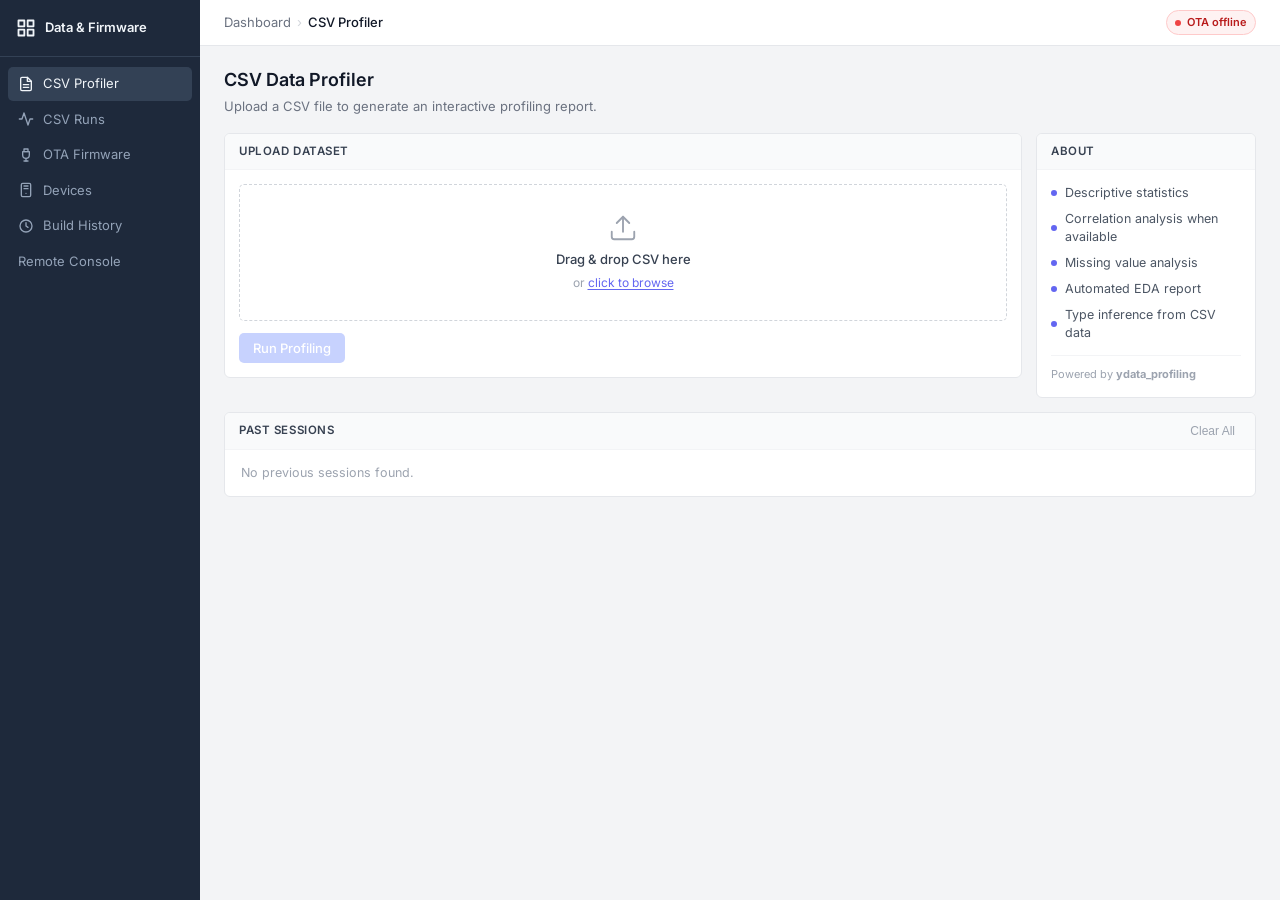
==== commit cda4038a: "nambah monitor jarak jauh" ====
--- a/web/index.html
+++ b/web/index.html
@@ -37,6 +37,7 @@
         <svg width="16" height="16" viewBox="0 0 24 24" fill="none" stroke="currentColor" stroke-width="2" stroke-linecap="round" stroke-linejoin="round"><circle cx="12" cy="12" r="9"/><path d="M12 7v5l3 2"/></svg>
         <span>Build History</span>
       </a>
+      <a href="#" class="nav-item" id="nav-console"><span>Remote Console</span></a>
     </nav>
   </aside>
 
@@ -382,6 +383,23 @@
         </div>
       </section>
 
+      <section id="console-section" class="hidden">
+        <div class="page-title"><h1>Remote Console</h1><p>Live application logs over Wi-Fi. Recent history is temporary.</p></div>
+        <div class="card" style="padding:20px">
+          <label>Device <select id="console-device"></select></label>
+          <button class="btn-sm" id="console-refresh">Refresh devices</button>
+          <label>Console access token <input id="console-token" type="password" autocomplete="off"></label>
+          <button class="btn-sm" id="console-connect">Connect</button>
+          <button class="btn-sm" id="console-disconnect">Disconnect</button>
+          <p id="console-status" role="status">Disconnected</p>
+          <label>Level <select id="console-level"><option>ALL</option><option>ERROR</option><option>WARN</option><option>INFO</option><option>DEBUG</option><option>TRACE</option></select></label>
+          <label>Filter <input id="console-filter" type="search"></label>
+          <label><input id="console-scroll" type="checkbox" checked> Auto-scroll</label>
+          <button class="btn-sm" id="console-pause">Pause</button>
+          <button class="btn-sm" id="console-download">Download logs</button>
+          <pre id="console-output" style="height:55vh;overflow:auto;white-space:pre-wrap;background:#101820;color:#dbe7ee;padding:16px" aria-label="Device log output"></pre>
+        </div>
+      </section>
     </main>
   </div>
 
@@ -429,5 +447,6 @@
 
   <script src="app.js"></script>
   <script src="ota.js"></script>
+  <script src="console.js"></script>
 </body>
 </html>
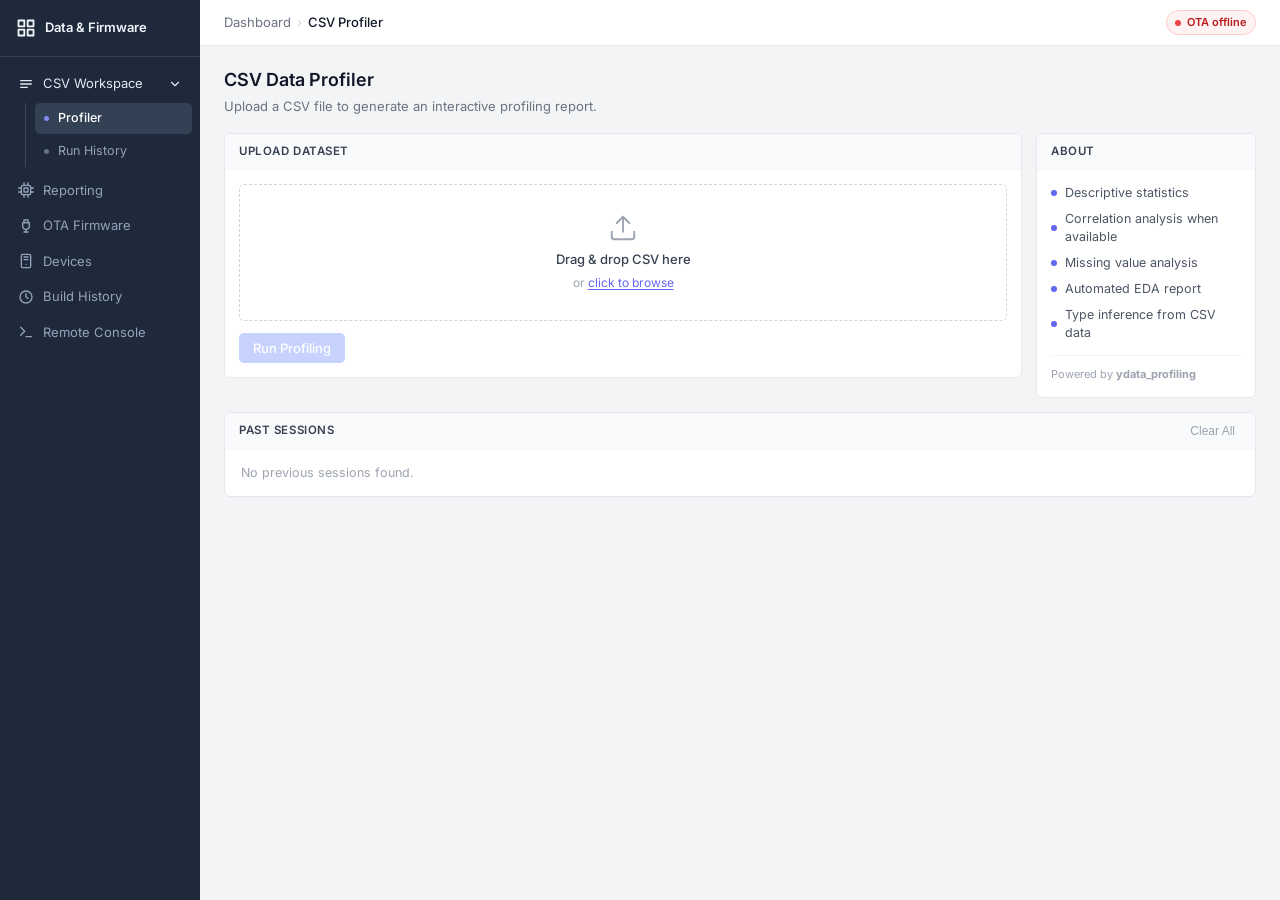
==== commit 87dc7e19: "insyallah selesai" ====
--- a/web/index.html
+++ b/web/index.html
@@ -7,6 +7,7 @@
   <link rel="preconnect" href="https://fonts.googleapis.com" />
   <link href="https://fonts.googleapis.com/css2?family=Inter:wght@400;500;600&display=swap" rel="stylesheet" />
   <link rel="stylesheet" href="style.css" />
+  <link rel="stylesheet" href="tinyml.css" />
 </head>
 <body>
 
@@ -17,13 +18,20 @@
       <span>Data &amp; Firmware</span>
     </div>
     <nav class="sidebar-nav">
-      <a href="#" class="nav-item active" id="nav-profiler">
-        <svg width="16" height="16" viewBox="0 0 24 24" fill="none" stroke="currentColor" stroke-width="2" stroke-linecap="round" stroke-linejoin="round"><path d="M14 2H6a2 2 0 0 0-2 2v16a2 2 0 0 0 2 2h12a2 2 0 0 0 2-2V8z"/><polyline points="14 2 14 8 20 8"/><line x1="16" y1="13" x2="8" y2="13"/><line x1="16" y1="17" x2="8" y2="17"/></svg>
-        <span>CSV Profiler</span>
-      </a>
-      <a href="#" class="nav-item" id="nav-runs">
-        <svg width="16" height="16" viewBox="0 0 24 24" fill="none" stroke="currentColor" stroke-width="2" stroke-linecap="round" stroke-linejoin="round"><polyline points="22 12 18 12 15 21 9 3 6 12 2 12"/></svg>
-        <span>CSV Runs</span>
+      <div class="nav-group" id="nav-csv-group">
+        <button class="nav-group-toggle active-parent" id="nav-csv-toggle" type="button" aria-expanded="true" aria-controls="nav-csv-submenu">
+          <svg width="16" height="16" viewBox="0 0 24 24" fill="none" stroke="currentColor" stroke-width="2" stroke-linecap="round" stroke-linejoin="round" aria-hidden="true"><path d="M4 7h16M4 12h16M4 17h10"/></svg>
+          <span>CSV Workspace</span>
+          <svg class="nav-group-chevron" width="14" height="14" viewBox="0 0 24 24" fill="none" stroke="currentColor" stroke-width="2" stroke-linecap="round" stroke-linejoin="round" aria-hidden="true"><polyline points="6 9 12 15 18 9"/></svg>
+        </button>
+        <div class="nav-submenu" id="nav-csv-submenu">
+          <a href="#" class="nav-subitem active" id="nav-profiler"><span class="nav-subitem-dot" aria-hidden="true"></span><span>Profiler</span></a>
+          <a href="#" class="nav-subitem" id="nav-runs"><span class="nav-subitem-dot" aria-hidden="true"></span><span>Run History</span></a>
+        </div>
+      </div>
+      <a href="#" class="nav-item" id="nav-tinyml">
+        <svg width="16" height="16" viewBox="0 0 24 24" fill="none" stroke="currentColor" stroke-width="2" stroke-linecap="round" stroke-linejoin="round" aria-hidden="true"><rect x="5" y="5" width="14" height="14" rx="3"/><path d="M9 1v4m6-4v4M9 19v4m6-4v4M1 9h4m-4 6h4m14-6h4m-4 6h4"/><path d="M9 9h6v6H9z"/></svg>
+        <span>Reporting</span>
       </a>
       <a href="#" class="nav-item" id="nav-ota">
         <svg width="16" height="16" viewBox="0 0 24 24" fill="none" stroke="currentColor" stroke-width="2" stroke-linecap="round" stroke-linejoin="round"><path d="M9 3h6v4H9z"/><path d="M7 7h10v5a5 5 0 0 1-10 0z"/><path d="M12 17v4"/><path d="M9 21h6"/></svg>
@@ -37,7 +45,10 @@
         <svg width="16" height="16" viewBox="0 0 24 24" fill="none" stroke="currentColor" stroke-width="2" stroke-linecap="round" stroke-linejoin="round"><circle cx="12" cy="12" r="9"/><path d="M12 7v5l3 2"/></svg>
         <span>Build History</span>
       </a>
-      <a href="#" class="nav-item" id="nav-console"><span>Remote Console</span></a>
+      <a href="#" class="nav-item" id="nav-console">
+        <svg width="16" height="16" viewBox="0 0 24 24" fill="none" stroke="currentColor" stroke-width="2" stroke-linecap="round" stroke-linejoin="round" aria-hidden="true"><polyline points="4 17 10 11 4 5"/><line x1="12" y1="19" x2="20" y2="19"/></svg>
+        <span>Remote Console</span>
+      </a>
     </nav>
   </aside>
 
@@ -292,43 +303,56 @@
       <section id="ota-section" class="hidden">
         <div class="page-title page-title-row">
           <div>
+            <span class="page-kicker">Device operations</span>
             <h1>OTA Firmware</h1>
-            <p class="page-subtitle">Compose managed device applications or build standalone ESP-IDF projects.</p>
-          </div>
-          <button class="btn-sm" id="ota-refresh">Refresh</button>
+            <p class="page-subtitle">Build, verify, and release managed ESP32-S3 firmware from one workspace.</p>
+          </div>
+          <button class="btn-sm btn-with-icon" id="ota-refresh"><span aria-hidden="true">&#8635;</span> Refresh data</button>
+        </div>
+
+        <div class="ota-summary" aria-label="OTA overview">
+          <div class="summary-item"><span class="summary-icon summary-icon-server" aria-hidden="true">S</span><div><span class="summary-label">OTA service</span><strong id="ota-summary-service">Checking</strong></div></div>
+          <div class="summary-item"><span class="summary-icon" aria-hidden="true">F</span><div><span class="summary-label">Ready firmware</span><strong id="ota-summary-firmware">0</strong></div></div>
+          <div class="summary-item"><span class="summary-icon" aria-hidden="true">D</span><div><span class="summary-label">Registered devices</span><strong id="ota-summary-devices">0</strong></div></div>
+          <div class="summary-item"><span class="summary-icon" aria-hidden="true">B</span><div><span class="summary-label">Active builds</span><strong id="ota-summary-builds">0</strong></div></div>
         </div>
 
         <div class="ota-grid">
-          <div class="card">
-            <div class="card-header">Firmware Project</div>
-            <div class="card-body">
+          <div class="card ota-build-card">
+            <div class="section-card-heading">
+              <div><h2>Build firmware</h2></div>
+              <span id="ota-build-state" class="status-badge status-idle">Idle</span>
+            </div>
+            <div class="card-body ota-build-form">
               <label class="form-field">
-                <span>Managed application or standalone Rust project (.zip)</span>
-                <input id="ota-project-input" class="file-input" type="file" accept=".zip,application/zip" />
+                <span>Project (.zip)</span>
+                <span class="ota-upload-control">
+                  <span class="ota-upload-mark" aria-hidden="true">ZIP</span>
+                  <input id="ota-project-input" class="file-input" type="file" accept=".zip,application/zip" />
+                </span>
               </label>
               <div class="ota-form-row">
                 <label class="form-field">
-                  <span>Target board</span>
+                  <span>Target</span>
                   <select id="ota-target" class="pg-input">
                     <option value="esp32s3">ESP32-S3</option>
                   </select>
                 </label>
                 <label class="form-field">
-                  <span>Firmware version</span>
+                  <span>Version</span>
                   <input id="ota-version" class="pg-input" placeholder="1.0.1" autocomplete="off" />
                 </label>
               </div>
               <div class="ota-action-row">
-                <button id="ota-build-btn" class="btn-primary">Upload &amp; Build</button>
-                <span id="ota-build-state" class="status-badge status-idle">Idle</span>
-              </div>
-              <!-- <p class="field-help">Managed ZIPs use <code>src/main.rs</code> with plain <code>setup</code> and <code>main</code> functions. The server attaches them to the stable Wi-Fi/OTA runtime. Other Cargo projects use legacy standalone mode. Builds execute project <code>build.rs</code> and dependency code; upload trusted projects only.</p> -->
+                <button id="ota-build-btn" class="btn-primary ota-build-submit">Build firmware</button>
+              </div>
             </div>
           </div>
 
           <div class="card build-log-card">
-            <div class="card-header sessions-header">
-              <span>Build Log</span>
+            <div class="terminal-heading">
+              <div><span class="terminal-dot terminal-dot-red"></span><span class="terminal-dot terminal-dot-amber"></span><span class="terminal-dot terminal-dot-green"></span></div>
+              <span>Compiler output</span>
               <span id="ota-build-id" class="session-id-chip">No active build</span>
             </div>
             <pre id="ota-build-log" class="build-terminal" aria-live="polite">Waiting for a firmware build...</pre>
@@ -336,8 +360,8 @@
         </div>
 
         <div class="card ota-table-card">
-          <div class="card-header sessions-header">
-            <span>Firmware Library</span>
+          <div class="section-card-heading compact">
+            <div><h2>Firmware library</h2></div>
             <span id="firmware-count" class="muted-count">0 images</span>
           </div>
           <div class="table-scroll">
@@ -353,13 +377,17 @@
       <section id="devices-section" class="hidden">
         <div class="page-title page-title-row">
           <div>
+            <span class="page-kicker">Fleet</span>
             <h1>ESP32 Devices</h1>
             <p class="page-subtitle">Registered devices, desired firmware, and live OTA progress.</p>
           </div>
-          <button class="btn-sm" id="devices-refresh">Refresh</button>
+          <button class="btn-sm btn-with-icon" id="devices-refresh"><span aria-hidden="true">&#8635;</span> Refresh devices</button>
         </div>
         <div id="devices-empty" class="card empty-state hidden">
-          No devices are registered yet. Devices appear here after <code>POST /api/ota/devices/register</code>.
+          <span class="empty-state-icon" aria-hidden="true">D</span>
+          <h2>No registered devices</h2>
+          <p>Flash the managed OTA firmware first. After it connects to Wi-Fi, it registers itself with this server.</p>
+          <code>POST /api/ota/devices/register</code>
         </div>
         <div id="device-grid" class="device-grid"></div>
       </section>
@@ -368,10 +396,11 @@
       <section id="builds-section" class="hidden">
         <div class="page-title page-title-row">
           <div>
+            <span class="page-kicker">Compiler activity</span>
             <h1>Build History</h1>
             <p class="page-subtitle">Every queued, successful, and failed firmware build with full compiler logs.</p>
           </div>
-          <button class="btn-sm" id="builds-refresh">Refresh</button>
+          <button class="btn-sm btn-with-icon" id="builds-refresh"><span aria-hidden="true">&#8635;</span> Refresh builds</button>
         </div>
         <div class="card">
           <div class="table-scroll">
@@ -384,20 +413,101 @@
       </section>
 
       <section id="console-section" class="hidden">
-        <div class="page-title"><h1>Remote Console</h1><p>Live application logs over Wi-Fi. Recent history is temporary.</p></div>
-        <div class="card" style="padding:20px">
-          <label>Device <select id="console-device"></select></label>
-          <button class="btn-sm" id="console-refresh">Refresh devices</button>
-          <label>Console access token <input id="console-token" type="password" autocomplete="off"></label>
-          <button class="btn-sm" id="console-connect">Connect</button>
-          <button class="btn-sm" id="console-disconnect">Disconnect</button>
-          <p id="console-status" role="status">Disconnected</p>
-          <label>Level <select id="console-level"><option>ALL</option><option>ERROR</option><option>WARN</option><option>INFO</option><option>DEBUG</option><option>TRACE</option></select></label>
-          <label>Filter <input id="console-filter" type="search"></label>
-          <label><input id="console-scroll" type="checkbox" checked> Auto-scroll</label>
-          <button class="btn-sm" id="console-pause">Pause</button>
-          <button class="btn-sm" id="console-download">Download logs</button>
-          <pre id="console-output" style="height:55vh;overflow:auto;white-space:pre-wrap;background:#101820;color:#dbe7ee;padding:16px" aria-label="Device log output"></pre>
+        <div class="page-title page-title-row">
+          <div><span class="page-kicker">Diagnostics</span><h1>Remote Console</h1><p class="page-subtitle">Watch Rust application logs from a registered device over MQTT.</p></div>
+          <span id="console-connection-badge" class="status-badge status-idle">Disconnected</span>
+        </div>
+        <div class="console-layout">
+          <aside class="card console-connect-card">
+            <div class="section-card-heading compact"><div><h2>Connection</h2></div></div>
+            <div class="card-body">
+              <label class="form-field"><span>Access token</span><input id="console-token" class="pg-input" type="password" autocomplete="off" placeholder="Paste token"></label>
+              <div class="console-device-row">
+                <label class="form-field"><span>Device</span><select id="console-device" class="pg-input" disabled><option value="">Loading devices</option></select></label>
+                <button class="btn-sm btn-with-icon" id="console-refresh"><span aria-hidden="true">&#8635;</span> Refresh</button>
+              </div>
+              <div class="console-connect-actions">
+                <button class="btn-primary" id="console-connect" disabled>Connect</button>
+                <button class="btn-sm" id="console-disconnect" disabled>Disconnect</button>
+              </div>
+              <div id="console-status" class="console-status" role="status"><span class="console-status-dot"></span><span>Loading devices...</span></div>
+            </div>
+          </aside>
+          <div class="card console-output-card">
+            <div class="console-toolbar">
+              <div class="console-toolbar-group">
+                <label class="console-control"><span>Level</span><select id="console-level"><option>ALL</option><option>ERROR</option><option>WARN</option><option>INFO</option><option>DEBUG</option><option>TRACE</option></select></label>
+                <label class="console-control console-filter-control"><span>Filter</span><input id="console-filter" type="search" placeholder="Search log messages"></label>
+              </div>
+              <div class="console-toolbar-actions">
+                <label class="console-check"><input id="console-scroll" type="checkbox" checked> Auto-scroll</label>
+                <button class="btn-sm" id="console-pause">Pause</button>
+                <button class="btn-sm" id="console-download" disabled>Download</button>
+              </div>
+            </div>
+            <div class="console-screen">
+              <div id="console-empty" class="console-empty"><span>&gt;_</span><strong>No live session</strong><p>Connect to a registered device to begin receiving application logs.</p></div>
+              <pre id="console-output" aria-label="Device log output"></pre>
+            </div>
+          </div>
+        </div>
+      </section>
+      <section id="tinyml-section" class="hidden">
+        <div class="tml-page-head">
+          <div>
+            <span class="page-kicker">Edge intelligence</span>
+            <h1>TinyML Monitor</h1>
+            <p>Inspect inference runs, model quality, and device performance.</p>
+          </div>
+          <span id="tml-connection" class="tml-connection is-offline" role="status"><span class="tml-connection-dot"></span>Disconnected</span>
+        </div>
+        <div class="card tml-connect-card">
+          <div class="tml-connect-copy">
+            <span class="tml-icon-box" aria-hidden="true"><svg width="20" height="20" viewBox="0 0 24 24" fill="none" stroke="currentColor" stroke-width="2"><rect x="3" y="11" width="18" height="10" rx="2"/><path d="M7 11V7a5 5 0 0 1 10 0v4"/></svg></span>
+            <div><h2>Connect to your workspace</h2><p>Use the same viewer token as Remote Console.</p></div>
+          </div>
+          <form id="tml-connect-form" class="tml-connect-form">
+            <label for="tml-token">Viewer token</label>
+            <div class="tml-connect-controls">
+              <input id="tml-token" type="password" class="pg-input" autocomplete="off" required placeholder="Paste viewer token">
+              <button class="btn-primary" type="submit">Connect</button>
+              <button id="tml-disconnect" class="btn-sm" type="button" disabled>Disconnect</button>
+            </div>
+            <span id="tml-message" role="status">Not connected</span>
+          </form>
+        </div>
+        <div id="tml-overview" class="tml-stats"></div>
+        <div class="card tml-panel">
+          <div class="tml-heading tml-runs-head">
+            <div><span class="tml-eyebrow">History</span><h2>Inference runs</h2></div>
+            <form id="tml-run-filter" class="tml-toolbar"><label>Device<select id="tml-device" class="pg-input" disabled><option value="">All devices</option></select></label><label>Status<select id="tml-run-status" class="pg-input" disabled><option value="">All states</option><option>created</option><option>running</option><option>completing</option><option>completed</option><option>failed</option><option>cancelled</option><option>timed_out</option></select></label><button class="btn-sm" disabled><span aria-hidden="true">&#8635;</span> Refresh</button></form>
+          </div>
+          <div class="table-scroll"><table class="sessions-table ota-table"><thead><tr><th>Run</th><th>Device</th><th>Model</th><th>Mode</th><th>Started</th><th>Duration</th><th>Samples</th><th>Accuracy</th><th>Mean ms</th><th>Status</th></tr></thead><tbody id="tml-runs"><tr><td colspan="10">No runs loaded.</td></tr></tbody></table></div>
+          <div id="tml-empty" class="tml-empty">
+            <span class="tml-empty-icon" aria-hidden="true"><svg width="25" height="25" viewBox="0 0 24 24" fill="none" stroke="currentColor" stroke-width="1.7"><path d="M4 19V9m5 10V5m6 14v-7m5 7V3"/><path d="M2 19h20"/></svg></span>
+            <strong>Connect to view inference runs</strong>
+            <p>Your device experiments and saved reports will appear here.</p>
+            <button id="tml-empty-connect" class="btn-sm" type="button">Enter viewer token</button>
+          </div>
+          <div class="tml-pagination hidden" id="tml-runs-pagination"><button class="btn-sm" id="tml-runs-prev">Previous</button><span id="tml-runs-page">Page 1</span><button class="btn-sm" id="tml-runs-next">Next</button></div>
+        </div>
+        <div id="tml-detail" class="hidden">
+          <div class="tml-heading"><div><h2 id="tml-run-name">Run</h2><p id="tml-run-meta"></p></div><div class="tml-toolbar"><button class="btn-sm" id="tml-metrics-refresh">Refresh metrics</button><button class="btn-sm" id="tml-export-json">Report JSON</button><button class="btn-sm" id="tml-export-csv">Results CSV</button></div></div>
+          <div id="tml-live-stats" class="tml-stats"></div>
+          <div class="card tml-panel"><div class="tml-heading"><h3>Live signals</h3><label>Plot <select id="tml-signal" class="pg-input"></select></label></div><p class="field-help">Latest 200 received results. Missing measurements are omitted.</p><div id="tml-chart" class="tml-chart" role="img" aria-label="Selected measurement over received samples"></div></div>
+          <div class="card tml-panel"><h3>Results</h3>
+            <form id="tml-result-filter" class="tml-toolbar tml-filters">
+              <label>Search<input id="tml-search" class="pg-input" type="search" placeholder="Sample or custom data"></label>
+              <label>Actual<input id="tml-actual" class="pg-input" placeholder="Any"></label><label>Predicted<input id="tml-predicted" class="pg-input" placeholder="Any"></label>
+              <label>Outcome<select id="tml-correct" class="pg-input"><option value="">All</option><option value="true">Correct</option><option value="false">Incorrect</option></select></label>
+              <label>Confidence from<input id="tml-min" class="pg-input" type="number" min="0" max="1" step="0.01" placeholder="0"></label><label>to<input id="tml-max" class="pg-input" type="number" min="0" max="1" step="0.01" placeholder="1"></label>
+              <label>Sort<select id="tml-sort" class="pg-input"><option value="time">Received time</option><option value="sequence">Sequence</option><option value="confidence">Confidence</option><option value="inference">Inference</option><option value="sample">Sample</option></select></label><label>Order<select id="tml-order" class="pg-input"><option value="desc">Descending</option><option value="asc">Ascending</option></select></label><button class="btn-sm">Apply</button>
+            </form>
+            <div class="table-scroll"><table class="sessions-table ota-table"><thead><tr><th>Sample</th><th>Received</th><th>Actual</th><th>Predicted</th><th>Confidence</th><th>Correct</th><th>Infer ms</th><th>Pipeline ms</th><th>Chip °C</th><th>Heap bytes</th><th>Details</th></tr></thead><tbody id="tml-results"></tbody></table></div>
+            <div class="tml-pagination"><button class="btn-sm" id="tml-results-prev">Previous</button><span id="tml-results-page">Page 1</span><button class="btn-sm" id="tml-results-next">Next</button></div>
+          </div>
+          <div class="card tml-panel"><div class="tml-heading"><h3>Report</h3><span id="tml-report-state">Waiting for a run.</span></div><div id="tml-report"></div></div>
+          <details class="card tml-panel"><summary>Events &amp; snapshots</summary><div id="tml-observations"></div></details>
         </div>
       </section>
     </main>
@@ -408,7 +518,7 @@
     <div class="confirm-dialog ota-dialog">
       <div class="dialog-title-row">
         <h2>Firmware Details</h2>
-        <button class="btn-ghost-sm" id="ota-detail-close">✕</button>
+        <button class="btn-ghost-sm" id="ota-detail-close" aria-label="Close firmware details">✕</button>
       </div>
       <div id="ota-detail-body" class="detail-list"></div>
     </div>
@@ -419,7 +529,7 @@
     <div class="confirm-dialog deploy-dialog">
       <div class="dialog-title-row">
         <h2>Deploy OTA</h2>
-        <button class="btn-ghost-sm" id="deploy-close">✕</button>
+        <button class="btn-ghost-sm" id="deploy-close" aria-label="Close deployment dialog">✕</button>
       </div>
       <label class="form-field"><span>Device</span><select id="deploy-device" class="pg-input"></select></label>
       <label class="form-field"><span>Firmware</span><select id="deploy-firmware" class="pg-input"></select></label>
@@ -448,5 +558,6 @@
   <script src="app.js"></script>
   <script src="ota.js"></script>
   <script src="console.js"></script>
+  <script src="tinyml.js"></script>
 </body>
 </html>
--- a/web/style.css
+++ b/web/style.css
@@ -38,6 +38,43 @@
   border-bottom: 1px solid #334155;
 }
 .sidebar-nav { padding: 10px 8px; display: flex; flex-direction: column; gap: 2px; }
+.nav-group { display: flex; flex-direction: column; }
+.nav-group-toggle {
+  width: 100%;
+  display: flex; align-items: center; gap: 9px;
+  padding: 7px 10px;
+  border: 0; border-radius: 5px;
+  background: transparent; color: #94a3b8;
+  font: inherit; font-size: 13px; text-align: left;
+  cursor: pointer;
+}
+.nav-group-toggle:hover, .nav-group-toggle:focus-visible { background: #273449; color: #f1f5f9; }
+.nav-group-toggle:focus-visible { outline: 2px solid #818cf8; outline-offset: 1px; }
+.nav-group-toggle.active-parent { color: #e2e8f0; }
+.nav-group-toggle > span { flex: 1; }
+.nav-group-chevron { flex-shrink: 0; }
+.nav-group-toggle[aria-expanded="false"] .nav-group-chevron { transform: rotate(-90deg); }
+.nav-submenu {
+  display: flex; flex-direction: column; gap: 2px;
+  margin: 2px 0 5px 17px;
+  padding-left: 9px;
+  border-left: 1px solid #3b4a60;
+}
+.nav-submenu[hidden] { display: none; }
+.nav-subitem {
+  display: flex; align-items: center; gap: 9px;
+  min-height: 31px;
+  padding: 5px 9px;
+  border-radius: 5px;
+  color: #94a3b8;
+  font-size: 12.5px;
+  text-decoration: none;
+}
+.nav-subitem:hover, .nav-subitem:focus-visible { background: #273449; color: #f1f5f9; }
+.nav-subitem:focus-visible { outline: 2px solid #818cf8; outline-offset: 1px; }
+.nav-subitem.active { background: #334155; color: #fff; font-weight: 500; }
+.nav-subitem-dot { width: 5px; height: 5px; flex-shrink: 0; border-radius: 50%; background: #64748b; }
+.nav-subitem.active .nav-subitem-dot { background: #818cf8; }
 .nav-item {
   display: flex; align-items: center; gap: 9px;
   padding: 7px 10px; border-radius: 5px;
@@ -639,6 +676,21 @@
 .service-indicator.offline { color: #b91c1c; background: #fef2f2; border-color: #fecaca; }
 .service-indicator.offline .service-dot { background: #ef4444; }
 
+.page-kicker {
+  display: block;
+  margin-bottom: 3px;
+  color: #4f46e5;
+  font-size: 10px;
+  font-weight: 700;
+  text-transform: uppercase;
+}
+.btn-with-icon { display: inline-flex; align-items: center; justify-content: center; gap: 6px; }
+.btn-sm:disabled { color: #9ca3af; background: #f9fafb; border-color: #e5e7eb; cursor: not-allowed; }
+.btn-sm:focus-visible, .btn-primary:focus-visible, .pg-input:focus-visible, .file-input:focus-visible {
+  outline: 2px solid #818cf8;
+  outline-offset: 2px;
+}
+
 .page-title-row {
   display: flex;
   align-items: flex-start;
@@ -647,10 +699,39 @@
 }
 .ota-grid {
   display: grid;
-  grid-template-columns: minmax(300px, 38%) minmax(420px, 1fr);
-  gap: 14px;
+  grid-template-columns: minmax(340px, 42%) minmax(420px, 1fr);
+  gap: 16px;
   align-items: stretch;
 }
+.ota-summary {
+  display: grid;
+  grid-template-columns: repeat(4, minmax(0, 1fr));
+  margin-bottom: 16px;
+  border: 1px solid #e2e8f0;
+  border-radius: 8px;
+  background: #fff;
+  overflow: hidden;
+}
+.summary-item { display: flex; align-items: center; gap: 11px; min-width: 0; padding: 13px 16px; border-right: 1px solid #e2e8f0; }
+.summary-item:last-child { border-right: 0; }
+.summary-icon {
+  display: inline-flex; align-items: center; justify-content: center; width: 30px; height: 30px;
+  flex: 0 0 30px; border-radius: 6px; color: #4f46e5; background: #eef2ff; font-size: 10px; font-weight: 800;
+}
+.summary-icon-server { color: #047857; background: #ecfdf5; }
+.summary-label { display: block; color: #94a3b8; font-size: 10.5px; }
+.summary-item strong { display: block; margin-top: 1px; color: #1e293b; font-size: 14px; font-weight: 650; font-variant-numeric: tabular-nums; white-space: nowrap; overflow: hidden; text-overflow: ellipsis; }
+.summary-item strong.is-offline { color: #b91c1c; }
+
+.section-card-heading {
+  min-height: 62px; padding: 12px 15px; display: flex; align-items: center; justify-content: space-between;
+  gap: 14px; border-bottom: 1px solid #e5e7eb; background: #fff;
+}
+.section-card-heading > div { display: flex; align-items: center; gap: 10px; min-width: 0; }
+.section-card-heading h2 { color: #1e293b; font-size: 13.5px; font-weight: 650; }
+.section-card-heading p { margin-top: 1px; color: #94a3b8; font-size: 11px; }
+.section-card-heading.compact { min-height: 58px; }
+.ota-build-form { padding: 16px; gap: 15px; }
 .form-field { display: flex; flex-direction: column; gap: 5px; min-width: 0; }
 .form-field > span {
   color: #6b7280;
@@ -669,6 +750,19 @@
   font: inherit;
   font-size: 12px;
 }
+.ota-upload-control {
+  position: relative; display: flex; align-items: center; gap: 10px; min-height: 58px; padding: 9px;
+  border: 1px dashed #cbd5e1; border-radius: 7px; background: #f8fafc;
+}
+.ota-upload-control:focus-within { border-color: #818cf8; background: #eef2ff; }
+.ota-upload-mark {
+  display: inline-flex; align-items: center; justify-content: center; width: 40px; height: 40px; flex: 0 0 40px;
+  border-radius: 6px; color: #4f46e5; background: #e0e7ff; font-size: 9px; font-weight: 800;
+}
+.ota-upload-copy { min-width: 0; flex: 1; }
+.ota-upload-copy strong { display: block; color: #334155; font-size: 12px; font-weight: 650; }
+.ota-upload-copy small { display: block; margin-top: 2px; color: #94a3b8; font-size: 10.5px; line-height: 1.35; }
+.ota-upload-control .file-input { width: 100%; flex: 1; background: #fff; }
 .file-input::file-selector-button {
   margin-right: 9px;
   padding: 4px 9px;
@@ -681,21 +775,31 @@
   cursor: pointer;
 }
 .ota-form-row { display: grid; grid-template-columns: 1fr 1fr; gap: 10px; }
-.ota-action-row { display: flex; align-items: center; gap: 10px; }
+.ota-action-row { display: flex; align-items: center; gap: 12px; padding-top: 0; }
+.ota-build-submit { flex: 0 0 auto; }
 .field-help { color: #9ca3af; font-size: 11px; line-height: 1.45; }
 .field-help code { color: #6b7280; }
 
-.build-log-card { display: flex; flex-direction: column; min-height: 320px; }
+.build-log-card { display: flex; flex-direction: column; min-height: 320px; border-color: #1e293b; background: #0f172a; }
+.terminal-heading {
+  display: grid; grid-template-columns: 1fr auto 1fr; align-items: center; min-height: 45px; padding: 0 13px;
+  border-bottom: 1px solid #334155; color: #94a3b8; background: #1e293b; font-size: 11px;
+}
+.terminal-heading > :last-child { justify-self: end; }
+.terminal-dot { display: inline-block; width: 8px; height: 8px; margin-right: 5px; border-radius: 50%; background: #64748b; }
+.terminal-dot-red { background: #fb7185; }
+.terminal-dot-amber { background: #fbbf24; }
+.terminal-dot-green { background: #34d399; }
 .build-terminal {
   flex: 1;
-  min-height: 270px;
+  min-height: 260px;
   max-height: 420px;
   margin: 0;
   padding: 14px;
   overflow: auto;
   border: 0;
-  background: #111827;
-  color: #d1fae5;
+  background: #0f172a;
+  color: #cbd5e1;
   font: 12px/1.6 Consolas, "Courier New", monospace;
   white-space: pre-wrap;
   word-break: break-word;
@@ -720,7 +824,7 @@
 .status-failed, .status-offline { background: #fee2e2; color: #b91c1c; }
 .status-unknown, .status-idle { background: #f3f4f6; color: #6b7280; }
 
-.ota-table-card { margin-top: 14px; }
+.ota-table-card { margin-top: 16px; }
 .table-scroll { width: 100%; overflow-x: auto; }
 .ota-table { min-width: 980px; }
 .ota-table td { white-space: nowrap; }
@@ -736,7 +840,11 @@
   grid-template-columns: repeat(auto-fit, minmax(300px, 1fr));
   gap: 14px;
 }
-.empty-state { padding: 26px; color: #6b7280; font-size: 13px; text-align: center; }
+.empty-state { padding: 38px 24px; color: #64748b; font-size: 13px; text-align: center; }
+.empty-state-icon { display: inline-flex; align-items: center; justify-content: center; width: 42px; height: 42px; margin-bottom: 10px; border-radius: 8px; color: #4f46e5; background: #eef2ff; font-size: 12px; font-weight: 800; }
+.empty-state h2 { color: #1e293b; font-size: 15px; font-weight: 650; }
+.empty-state p { max-width: 520px; margin: 5px auto 10px; }
+.empty-state code { display: inline-block; padding: 3px 7px; border-radius: 4px; color: #475569; background: #f1f5f9; font-size: 10.5px; }
 .device-card { padding: 16px; display: flex; flex-direction: column; gap: 14px; }
 .device-card-header { display: flex; align-items: flex-start; justify-content: space-between; gap: 12px; }
 .device-card-header h2 { margin-bottom: 2px; color: #111827; font-size: 15px; font-weight: 600; }
@@ -746,8 +854,41 @@
 .device-meta dt { margin-bottom: 2px; color: #9ca3af; font-size: 10px; font-weight: 600; text-transform: uppercase; }
 .device-meta dd { color: #374151; font-size: 12px; overflow: hidden; text-overflow: ellipsis; }
 .ota-progress-block { padding: 10px; border: 1px solid #e5e7eb; border-radius: 5px; background: #f9fafb; }
-.ota-progress { background: linear-gradient(90deg, #6366f1, #3b82f6); }
+.ota-progress { background: #4f46e5; }
 .device-error { margin-top: 7px; font-size: 11px; }
+
+/* Remote application console */
+.console-layout { display: grid; grid-template-columns: minmax(285px, 340px) minmax(0, 1fr); gap: 16px; align-items: start; }
+.console-connect-card .card-body { padding: 16px; gap: 13px; }
+.console-device-row { display: flex; align-items: flex-end; gap: 8px; }
+.console-device-row .form-field { flex: 1; }
+.console-connect-actions { display: flex; align-items: center; gap: 8px; }
+.console-status {
+  display: flex; align-items: flex-start; gap: 8px; padding: 10px; border: 1px solid #e2e8f0;
+  border-radius: 6px; color: #64748b; background: #f8fafc; font-size: 11.5px; line-height: 1.45;
+}
+.console-status-dot { width: 7px; height: 7px; margin-top: 5px; flex: 0 0 7px; border-radius: 50%; background: #94a3b8; }
+.console-status.is-online { color: #047857; border-color: #a7f3d0; background: #ecfdf5; }
+.console-status.is-online .console-status-dot { background: #10b981; }
+.console-status.is-error { color: #b91c1c; border-color: #fecaca; background: #fef2f2; }
+.console-status.is-error .console-status-dot { background: #ef4444; }
+.console-help { margin-top: 2px; padding: 11px; border-left: 3px solid #a5b4fc; color: #64748b; background: #f8fafc; font-size: 11px; }
+.console-help strong { color: #334155; font-size: 11.5px; }
+.console-help p { margin-top: 3px; }
+.console-output-card { min-width: 0; display: flex; flex-direction: column; min-height: 570px; border-color: #cbd5e1; }
+.console-toolbar { min-height: 61px; padding: 9px 12px; display: flex; align-items: flex-end; justify-content: space-between; gap: 12px; border-bottom: 1px solid #e2e8f0; background: #fff; }
+.console-toolbar-group, .console-toolbar-actions { display: flex; align-items: flex-end; gap: 8px; }
+.console-control { display: flex; flex-direction: column; gap: 3px; color: #64748b; font-size: 10px; font-weight: 650; }
+.console-control select, .console-control input { height: 30px; padding: 4px 8px; border: 1px solid #cbd5e1; border-radius: 5px; color: #334155; background: #fff; font: inherit; font-size: 11.5px; }
+.console-filter-control input { width: min(240px, 28vw); }
+.console-check { display: inline-flex; align-items: center; gap: 5px; height: 30px; color: #64748b; font-size: 11px; white-space: nowrap; }
+.console-screen { position: relative; flex: 1; min-height: 500px; overflow: hidden; background: #0b1220; }
+.console-screen pre { position: absolute; inset: 0; margin: 0; padding: 17px; overflow: auto; color: #cbd5e1; background: transparent; font: 11.5px/1.65 Consolas, "Courier New", monospace; white-space: pre-wrap; word-break: break-word; font-variant-numeric: tabular-nums; }
+.console-empty { position: absolute; inset: 0; display: flex; flex-direction: column; align-items: center; justify-content: center; padding: 24px; color: #64748b; text-align: center; pointer-events: none; }
+.console-empty > span { margin-bottom: 11px; color: #818cf8; font: 18px Consolas, monospace; }
+.console-empty strong { color: #cbd5e1; font-size: 13px; font-weight: 600; }
+.console-empty p { max-width: 360px; margin-top: 4px; font-size: 11px; }
+.console-empty.hidden { display: none; }
 
 .ota-dialog { width: min(620px, calc(100vw - 32px)); }
 .deploy-dialog { width: min(430px, calc(100vw - 32px)); }
@@ -768,6 +909,11 @@
   .playground-controls { grid-template-columns: repeat(2, minmax(140px, 1fr)); }
   .playground-output { grid-template-columns: 1fr; }
   .ota-grid { grid-template-columns: 1fr; }
+  .ota-summary { grid-template-columns: repeat(2, minmax(0, 1fr)); }
+  .summary-item:nth-child(2) { border-right: 0; }
+  .summary-item:nth-child(-n+2) { border-bottom: 1px solid #e2e8f0; }
+  .console-layout { grid-template-columns: 1fr; }
+  .console-output-card { min-height: 480px; }
 }
 @media (max-width: 640px) {
   .sidebar { width: 52px; }
@@ -777,4 +923,15 @@
   .playground-controls { grid-template-columns: 1fr; }
   .service-indicator { display: none; }
   .ota-form-row, .device-meta { grid-template-columns: 1fr; }
-}
+  .page-title-row { align-items: stretch; flex-direction: column; }
+  .page-title-row > .btn-sm { align-self: flex-start; }
+  .ota-summary { grid-template-columns: 1fr; }
+  .summary-item { border-right: 0; border-bottom: 1px solid #e2e8f0; }
+  .summary-item:last-child { border-bottom: 0; }
+  .ota-upload-control { align-items: flex-start; flex-wrap: wrap; }
+  .ota-upload-control .file-input { width: 100%; }
+  .ota-action-row, .console-device-row, .console-toolbar { align-items: stretch; flex-direction: column; }
+  .console-toolbar-group, .console-toolbar-actions { align-items: stretch; flex-wrap: wrap; }
+  .console-filter-control { flex: 1; }
+  .console-filter-control input { width: 100%; }
+}
--- a/web/tinyml.css
+++ b/web/tinyml.css
@@ -0,0 +1,66 @@
+/* TinyML workspace — scoped to preserve the CSV and OTA views. */
+#tinyml-section { max-width: 1440px; margin: 0 auto; }
+#tinyml-section .tml-page-head { display:flex; align-items:flex-start; justify-content:space-between; gap:24px; margin:4px 0 20px; }
+#tinyml-section .page-kicker,#tinyml-section .tml-eyebrow { display:block; margin-bottom:4px; color:#6366f1; font-size:10px; font-weight:700; text-transform:uppercase; letter-spacing:.06em; }
+#tinyml-section .tml-page-head h1 { color:#111827; font-size:22px; font-weight:650; line-height:1.25; }
+#tinyml-section .tml-page-head p { margin-top:4px; color:#6b7280; font-size:13px; }
+#tinyml-section .tml-connection { display:inline-flex; align-items:center; gap:7px; min-height:28px; padding:4px 10px; border:1px solid #e5e7eb; border-radius:999px; background:#fff; color:#6b7280; font-size:11.5px; font-weight:600; }
+#tinyml-section .tml-connection-dot { width:7px; height:7px; border-radius:50%; background:#9ca3af; }
+#tinyml-section .tml-connection.is-live { border-color:#a7f3d0; background:#ecfdf5; color:#047857; }
+#tinyml-section .tml-connection.is-live .tml-connection-dot { background:#10b981; }
+#tinyml-section .tml-connection.is-pending .tml-connection-dot { background:#f59e0b; }
+#tinyml-section .tml-connect-card { display:grid; grid-template-columns:minmax(260px,.85fr) minmax(420px,1.35fr); align-items:center; gap:30px; padding:20px 22px; margin-bottom:16px; overflow:visible; }
+#tinyml-section .tml-connect-copy { display:flex; align-items:center; gap:13px; }
+#tinyml-section .tml-icon-box,#tinyml-section .tml-empty-icon { display:inline-flex; align-items:center; justify-content:center; flex:0 0 auto; width:42px; height:42px; border-radius:9px; background:#eef2ff; color:#4f46e5; }
+#tinyml-section .tml-connect-copy h2 { color:#111827; font-size:14px; font-weight:600; }
+#tinyml-section .tml-connect-copy p { margin-top:2px; color:#6b7280; font-size:12px; }
+#tinyml-section .tml-connect-form { min-width:0; }
+#tinyml-section .tml-connect-form>label,#tinyml-section .tml-toolbar label,#tinyml-section .tml-heading>label { display:flex; flex-direction:column; gap:5px; color:#6b7280; font-size:10.5px; font-weight:600; text-transform:uppercase; }
+#tinyml-section .tml-connect-controls { display:grid; grid-template-columns:minmax(180px,1fr) auto auto; gap:8px; margin-top:5px; }
+#tinyml-section .tml-connect-controls .pg-input { width:100%; min-width:0; }
+#tinyml-section .tml-connect-controls button { align-self:stretch; white-space:nowrap; }
+#tinyml-section #tml-message { display:block; min-height:18px; margin-top:6px; color:#6b7280; font-size:11.5px; overflow-wrap:anywhere; }
+#tinyml-section .tml-stats { display:grid; grid-template-columns:repeat(6,minmax(0,1fr)); gap:10px; margin:16px 0; }
+#tinyml-section .tml-stats:empty { display:none; }
+#tinyml-section .tml-stat { position:relative; min-width:0; padding:15px 16px; overflow:hidden; }
+#tinyml-section .tml-stat::before { position:absolute; top:0; left:0; width:3px; height:100%; background:#6366f1; content:""; }
+#tinyml-section .tml-stat span { display:block; margin-bottom:6px; overflow:hidden; color:#6b7280; font-size:10.5px; font-weight:500; text-overflow:ellipsis; white-space:nowrap; }
+#tinyml-section .tml-stat strong { display:block; overflow:hidden; color:#111827; font-size:19px; font-variant-numeric:tabular-nums; font-weight:650; text-overflow:ellipsis; white-space:nowrap; }
+#tinyml-section .tml-panel { padding:0; margin:16px 0; }
+#tinyml-section .tml-heading { display:flex; align-items:center; justify-content:space-between; gap:18px; padding:17px 20px; border-bottom:1px solid #edf0f4; }
+#tinyml-section .tml-heading h2,#tinyml-section .tml-heading h3 { color:#111827; font-size:15px; font-weight:600; line-height:1.25; }
+#tinyml-section h4 { margin:18px 0 9px; font-size:13px; }
+#tinyml-section small { display:block; margin-top:3px; color:#9ca3af; }
+#tinyml-section .tml-toolbar { display:flex; align-items:flex-end; flex-wrap:wrap; gap:8px; padding:0; }
+#tinyml-section .tml-toolbar .pg-input { min-width:118px; }
+#tinyml-section .tml-runs-head .tml-toolbar { margin-left:auto; }
+#tinyml-section .table-scroll { scrollbar-color:#cbd5e1 transparent; scrollbar-width:thin; }
+#tinyml-section .sessions-table { font-variant-numeric:tabular-nums; }
+#tinyml-section .sessions-table th { white-space:nowrap; }
+#tinyml-section .sessions-table td { height:48px; }
+#tinyml-section .sessions-table tbody tr { cursor:default; }
+#tinyml-section .sessions-table .btn-ghost-sm { padding:0; color:#4f46e5; font-size:12.5px; font-weight:600; text-align:left; }
+#tinyml-section .sessions-table .btn-ghost-sm:hover { background:transparent; color:#3730a3; text-decoration:underline; text-underline-offset:2px; }
+#tinyml-section .tml-empty { display:flex; align-items:center; flex-direction:column; justify-content:center; min-height:250px; padding:40px 20px; text-align:center; }
+#tinyml-section .tml-empty.is-compact { min-height:170px; }
+#tinyml-section .tml-empty-icon { width:48px; height:48px; margin-bottom:13px; }
+#tinyml-section .tml-empty strong { color:#1f2937; font-size:13px; font-weight:600; }
+#tinyml-section .tml-empty p { margin:4px 0 15px; color:#9ca3af; font-size:12px; }
+#tinyml-section .tml-pagination { display:flex; align-items:center; justify-content:flex-end; gap:11px; padding:12px 16px; border-top:1px solid #edf0f4; color:#6b7280; font-size:11.5px; font-variant-numeric:tabular-nums; }
+#tinyml-section .tml-filters { padding:14px 20px; border-bottom:1px solid #edf0f4; background:#fafbfc; }
+#tinyml-section .tml-filters input { max-width:145px; }
+#tinyml-section .field-help { padding:0 20px; margin:12px 0; color:#9ca3af; font-size:11.5px; }
+#tinyml-section .tml-chart { min-height:220px; padding:2px 20px 18px; color:#9ca3af; }
+#tinyml-section .tml-chart svg { width:100%; max-height:280px; fill:#6b7280; font-size:11px; }
+#tinyml-section #tml-report { padding:0 20px 20px; }
+#tinyml-section #tml-report-state { color:#6b7280; font-size:11.5px; }
+#tinyml-section #tml-observations { padding:0 20px 20px; }
+#tinyml-section .tml-json { max-width:100%; margin:10px 0; }
+#tinyml-section summary { padding:8px 0; color:#374151; font-size:12px; font-weight:500; cursor:pointer; }
+#tinyml-section pre { min-width:180px; max-height:360px; padding:12px; overflow:auto; border:1px solid #e5e7eb; border-radius:5px; background:#f9fafb; color:#374151; font-family:ui-monospace,SFMono-Regular,Consolas,monospace; font-size:11.5px; overflow-wrap:anywhere; white-space:pre-wrap; }
+#tinyml-section .tml-metrics th { max-width:400px; text-align:left; white-space:normal; }
+#tinyml-section li { margin:7px 0 7px 18px; }
+#tinyml-section button:disabled,#tinyml-section select:disabled { cursor:not-allowed; opacity:.55; }
+@media(max-width:1100px) { #tinyml-section .tml-stats { grid-template-columns:repeat(3,minmax(0,1fr)); } #tinyml-section .tml-connect-card { grid-template-columns:1fr; gap:16px; } }
+@media(max-width:760px) { #tinyml-section .tml-page-head { align-items:flex-start; flex-direction:column; gap:12px; } #tinyml-section .tml-connect-card { padding:17px; } #tinyml-section .tml-connect-controls { grid-template-columns:1fr 1fr; } #tinyml-section .tml-connect-controls .pg-input { grid-column:1/-1; } #tinyml-section .tml-stats { grid-template-columns:repeat(2,minmax(0,1fr)); } #tinyml-section .tml-heading { align-items:stretch; flex-direction:column; padding:15px; } #tinyml-section .tml-runs-head .tml-toolbar { margin-left:0; } #tinyml-section .tml-toolbar label { flex:1 1 130px; } #tinyml-section .tml-toolbar .pg-input { width:100%; max-width:none; } #tinyml-section .tml-pagination { justify-content:center; } }
+@media(max-width:430px) { #tinyml-section .tml-connect-controls { grid-template-columns:1fr; } #tinyml-section .tml-connect-controls .pg-input { grid-column:auto; } #tinyml-section .tml-stats { grid-template-columns:1fr; } }
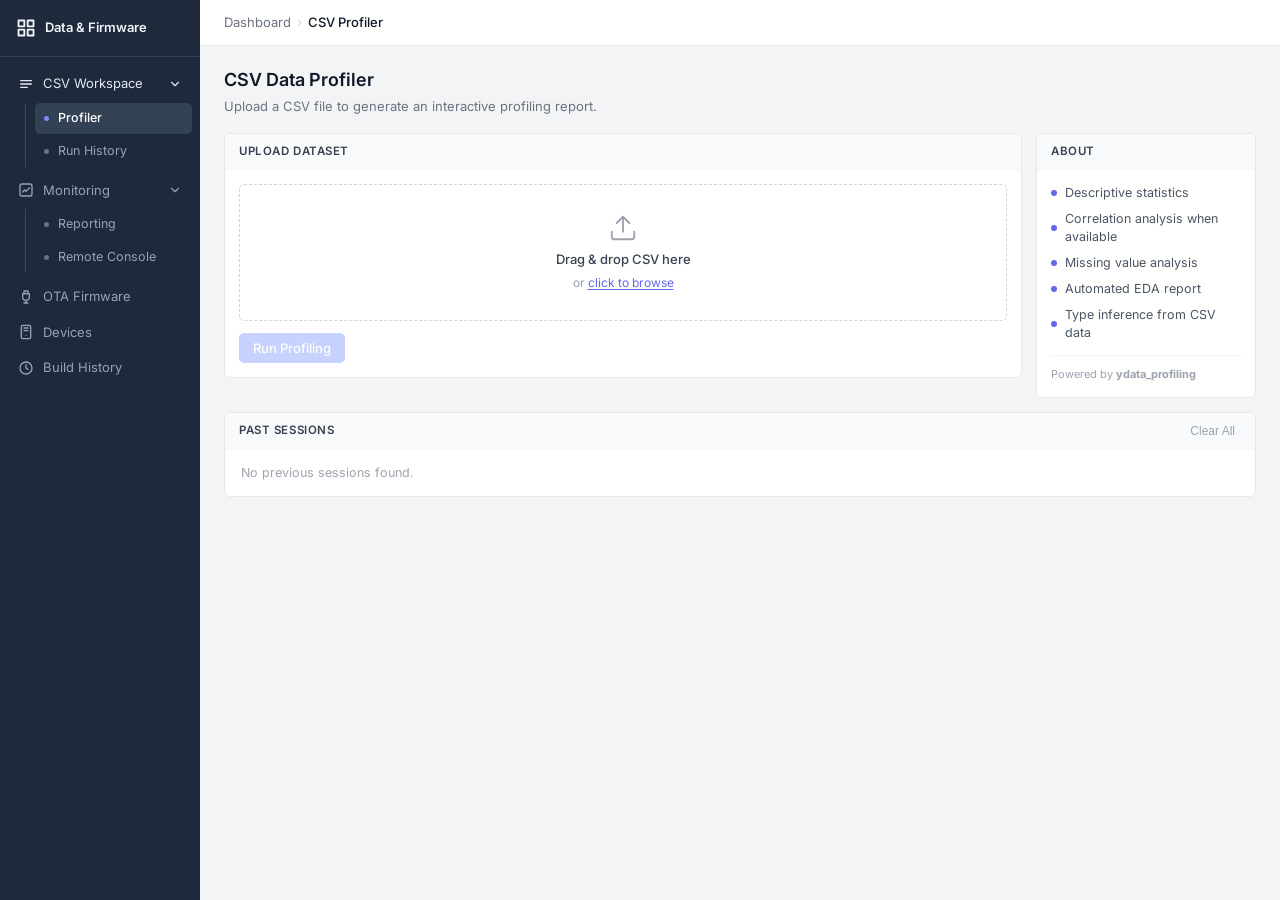
==== commit 1ce6827e: "insyallah dadi" ====
--- a/web/index.html
+++ b/web/index.html
@@ -29,10 +29,17 @@
           <a href="#" class="nav-subitem" id="nav-runs"><span class="nav-subitem-dot" aria-hidden="true"></span><span>Run History</span></a>
         </div>
       </div>
-      <a href="#" class="nav-item" id="nav-tinyml">
-        <svg width="16" height="16" viewBox="0 0 24 24" fill="none" stroke="currentColor" stroke-width="2" stroke-linecap="round" stroke-linejoin="round" aria-hidden="true"><rect x="5" y="5" width="14" height="14" rx="3"/><path d="M9 1v4m6-4v4M9 19v4m6-4v4M1 9h4m-4 6h4m14-6h4m-4 6h4"/><path d="M9 9h6v6H9z"/></svg>
-        <span>Reporting</span>
-      </a>
+      <div class="nav-group" id="nav-monitor-group">
+        <button class="nav-group-toggle" id="nav-monitor-toggle" type="button" aria-expanded="true" aria-controls="nav-monitor-submenu">
+          <svg width="16" height="16" viewBox="0 0 24 24" fill="none" stroke="currentColor" stroke-width="2" stroke-linecap="round" stroke-linejoin="round" aria-hidden="true"><rect x="3" y="3" width="18" height="18" rx="3"/><path d="M7 15l3-3 2 2 5-5"/></svg>
+          <span>Monitoring</span>
+          <svg class="nav-group-chevron" width="14" height="14" viewBox="0 0 24 24" fill="none" stroke="currentColor" stroke-width="2" stroke-linecap="round" stroke-linejoin="round" aria-hidden="true"><polyline points="6 9 12 15 18 9"/></svg>
+        </button>
+        <div class="nav-submenu" id="nav-monitor-submenu">
+          <a href="#" class="nav-subitem" id="nav-tinyml"><span class="nav-subitem-dot" aria-hidden="true"></span><span>Reporting</span></a>
+          <a href="#" class="nav-subitem" id="nav-console"><span class="nav-subitem-dot" aria-hidden="true"></span><span>Remote Console</span></a>
+        </div>
+      </div>
       <a href="#" class="nav-item" id="nav-ota">
         <svg width="16" height="16" viewBox="0 0 24 24" fill="none" stroke="currentColor" stroke-width="2" stroke-linecap="round" stroke-linejoin="round"><path d="M9 3h6v4H9z"/><path d="M7 7h10v5a5 5 0 0 1-10 0z"/><path d="M12 17v4"/><path d="M9 21h6"/></svg>
         <span>OTA Firmware</span>
@@ -45,10 +52,6 @@
         <svg width="16" height="16" viewBox="0 0 24 24" fill="none" stroke="currentColor" stroke-width="2" stroke-linecap="round" stroke-linejoin="round"><circle cx="12" cy="12" r="9"/><path d="M12 7v5l3 2"/></svg>
         <span>Build History</span>
       </a>
-      <a href="#" class="nav-item" id="nav-console">
-        <svg width="16" height="16" viewBox="0 0 24 24" fill="none" stroke="currentColor" stroke-width="2" stroke-linecap="round" stroke-linejoin="round" aria-hidden="true"><polyline points="4 17 10 11 4 5"/><line x1="12" y1="19" x2="20" y2="19"/></svg>
-        <span>Remote Console</span>
-      </a>
     </nav>
   </aside>
 
@@ -62,9 +65,6 @@
         <span class="breadcrumb-current" id="breadcrumb-current">CSV Profiler</span>
       </div>
       <div class="topbar-actions">
-        <span class="service-indicator" id="ota-service-indicator" title="Rust OTA service status">
-          <span class="service-dot"></span> OTA checking
-        </span>
         <button class="btn-sm" id="new-analysis" style="display:none;">+ New Run</button>
       </div>
     </header>
@@ -305,13 +305,12 @@
           <div>
             <span class="page-kicker">Device operations</span>
             <h1>OTA Firmware</h1>
-            <p class="page-subtitle">Build, verify, and release managed ESP32-S3 firmware from one workspace.</p>
+            <!-- <p class="page-subtitle">Build, verify, and release managed ESP32-S3 firmware from one workspace.</p> -->
           </div>
           <button class="btn-sm btn-with-icon" id="ota-refresh"><span aria-hidden="true">&#8635;</span> Refresh data</button>
         </div>
 
         <div class="ota-summary" aria-label="OTA overview">
-          <div class="summary-item"><span class="summary-icon summary-icon-server" aria-hidden="true">S</span><div><span class="summary-label">OTA service</span><strong id="ota-summary-service">Checking</strong></div></div>
           <div class="summary-item"><span class="summary-icon" aria-hidden="true">F</span><div><span class="summary-label">Ready firmware</span><strong id="ota-summary-firmware">0</strong></div></div>
           <div class="summary-item"><span class="summary-icon" aria-hidden="true">D</span><div><span class="summary-label">Registered devices</span><strong id="ota-summary-devices">0</strong></div></div>
           <div class="summary-item"><span class="summary-icon" aria-hidden="true">B</span><div><span class="summary-label">Active builds</span><strong id="ota-summary-builds">0</strong></div></div>
@@ -324,13 +323,21 @@
               <span id="ota-build-state" class="status-badge status-idle">Idle</span>
             </div>
             <div class="card-body ota-build-form">
-              <label class="form-field">
-                <span>Project (.zip)</span>
-                <span class="ota-upload-control">
-                  <span class="ota-upload-mark" aria-hidden="true">ZIP</span>
-                  <input id="ota-project-input" class="file-input" type="file" accept=".zip,application/zip" />
-                </span>
-              </label>
+              <div class="form-field">
+                <span>Project archive</span>
+                <label class="ota-project-drop" id="ota-project-drop" for="ota-project-input">
+                  <input id="ota-project-input" class="ota-project-input" type="file" accept=".zip,application/zip" />
+                  <span class="ota-project-drop-icon" aria-hidden="true"><svg width="22" height="22" viewBox="0 0 24 24" fill="none" stroke="currentColor" stroke-width="1.8" stroke-linecap="round" stroke-linejoin="round"><path d="M12 16V4m0 0L8 8m4-4 4 4"/><path d="M4 15v4a1 1 0 0 0 1 1h14a1 1 0 0 0 1-1v-4"/></svg></span>
+                  <span class="ota-project-drop-copy"><strong id="ota-project-prompt">Drop Zip here</strong><small>ZIP archive only</small></span>
+                  <span class="ota-project-browse" id="ota-project-browse">Browse files</span>
+                </label>
+                <div class="ota-project-file hidden" id="ota-project-file">
+                  <span class="ota-project-file-mark" aria-hidden="true">ZIP</span>
+                  <span class="ota-project-file-copy"><strong id="ota-project-name"></strong><small id="ota-project-size"></small></span>
+                  <button class="btn-ghost-sm ota-project-remove" id="ota-project-remove" type="button" aria-label="Remove selected project">&times;</button>
+                </div>
+                <span class="ota-field-error" id="ota-project-error" role="alert"></span>
+              </div>
               <div class="ota-form-row">
                 <label class="form-field">
                   <span>Target</span>
@@ -412,41 +419,48 @@
         </div>
       </section>
 
+      <div id="viewer-access-panel" class="card viewer-access-panel hidden">
+        <div class="viewer-access-copy"><h2>Monitoring access</h2><p>Connect once to view reports and device logs. This is a viewer key, not a device MQTT password.</p></div>
+        <form id="viewer-access-form" class="viewer-access-form">
+          <label id="viewer-access-label" for="viewer-access-token">Viewer token</label>
+          <div class="viewer-access-controls"><input id="viewer-access-token" class="pg-input" type="password" autocomplete="off" required placeholder="Paste viewer token"><button id="viewer-access-connect" class="btn-primary" type="submit" disabled>Connect</button><button id="viewer-access-disconnect" class="btn-sm" type="button" disabled>Disconnect</button></div>
+          <p id="viewer-access-status" role="status">Enter your viewer token to unlock Monitoring.</p>
+        </form>
+      </div>
       <section id="console-section" class="hidden">
         <div class="page-title page-title-row">
-          <div><span class="page-kicker">Diagnostics</span><h1>Remote Console</h1><p class="page-subtitle">Watch Rust application logs from a registered device over MQTT.</p></div>
-          <span id="console-connection-badge" class="status-badge status-idle">Disconnected</span>
-        </div>
-        <div class="console-layout">
+          <div><span class="page-kicker">Diagnostics</span><h1>Remote Console</h1><p class="page-subtitle">Stream live logs from one registered device.</p></div>
+          <span id="console-connection-badge" class="status-badge status-idle">Access required</span>
+        </div>
+        <div id="console-workspace" class="console-layout">
           <aside class="card console-connect-card">
             <div class="section-card-heading compact"><div><h2>Connection</h2></div></div>
             <div class="card-body">
-              <label class="form-field"><span>Access token</span><input id="console-token" class="pg-input" type="password" autocomplete="off" placeholder="Paste token"></label>
               <div class="console-device-row">
-                <label class="form-field"><span>Device</span><select id="console-device" class="pg-input" disabled><option value="">Loading devices</option></select></label>
-                <button class="btn-sm btn-with-icon" id="console-refresh"><span aria-hidden="true">&#8635;</span> Refresh</button>
+                <label class="form-field"><span>Log source</span><select id="console-device" class="pg-input" disabled><option value="">Connect viewer access first</option></select></label>
+                <button class="btn-sm btn-with-icon" id="console-refresh" disabled><span aria-hidden="true">&#8635;</span> Refresh</button>
               </div>
               <div class="console-connect-actions">
                 <button class="btn-primary" id="console-connect" disabled>Connect</button>
-                <button class="btn-sm" id="console-disconnect" disabled>Disconnect</button>
-              </div>
-              <div id="console-status" class="console-status" role="status"><span class="console-status-dot"></span><span>Loading devices...</span></div>
+                <button class="btn-sm" id="console-disconnect" disabled>Stop stream</button>
+              </div>
+              <div id="console-status" class="console-status" role="status"><span class="console-status-dot"></span><span>Connect viewer access to choose a device.</span></div>
             </div>
           </aside>
           <div class="card console-output-card">
             <div class="console-toolbar">
               <div class="console-toolbar-group">
-                <label class="console-control"><span>Level</span><select id="console-level"><option>ALL</option><option>ERROR</option><option>WARN</option><option>INFO</option><option>DEBUG</option><option>TRACE</option></select></label>
-                <label class="console-control console-filter-control"><span>Filter</span><input id="console-filter" type="search" placeholder="Search log messages"></label>
+                <label class="console-control"><span>Level</span><select id="console-level" disabled><option>ALL</option><option>ERROR</option><option>WARN</option><option>INFO</option><option>DEBUG</option><option>TRACE</option></select></label>
+                <label class="console-control console-filter-control"><span>Filter</span><input id="console-filter" type="search" placeholder="Search log messages" disabled></label>
               </div>
               <div class="console-toolbar-actions">
-                <label class="console-check"><input id="console-scroll" type="checkbox" checked> Auto-scroll</label>
-                <button class="btn-sm" id="console-pause">Pause</button>
+                <label class="console-check"><input id="console-scroll" type="checkbox" checked disabled> Auto-scroll</label>
+                <button class="btn-sm" id="console-pause" disabled>Pause</button>
                 <button class="btn-sm" id="console-download" disabled>Download</button>
               </div>
             </div>
             <div class="console-screen">
-              <div id="console-empty" class="console-empty"><span>&gt;_</span><strong>No live session</strong><p>Connect to a registered device to begin receiving application logs.</p></div>
+              <div id="console-empty" class="console-empty"><span>&gt;_</span><strong>No live session</strong><p>Connect viewer access, then choose a device and start its log stream.</p></div>
               <pre id="console-output" aria-label="Device log output"></pre>
             </div>
           </div>
@@ -459,35 +473,22 @@
             <h1>TinyML Monitor</h1>
             <p>Inspect inference runs, model quality, and device performance.</p>
           </div>
-          <span id="tml-connection" class="tml-connection is-offline" role="status"><span class="tml-connection-dot"></span>Disconnected</span>
-        </div>
-        <div class="card tml-connect-card">
-          <div class="tml-connect-copy">
-            <span class="tml-icon-box" aria-hidden="true"><svg width="20" height="20" viewBox="0 0 24 24" fill="none" stroke="currentColor" stroke-width="2"><rect x="3" y="11" width="18" height="10" rx="2"/><path d="M7 11V7a5 5 0 0 1 10 0v4"/></svg></span>
-            <div><h2>Connect to your workspace</h2><p>Use the same viewer token as Remote Console.</p></div>
-          </div>
-          <form id="tml-connect-form" class="tml-connect-form">
-            <label for="tml-token">Viewer token</label>
-            <div class="tml-connect-controls">
-              <input id="tml-token" type="password" class="pg-input" autocomplete="off" required placeholder="Paste viewer token">
-              <button class="btn-primary" type="submit">Connect</button>
-              <button id="tml-disconnect" class="btn-sm" type="button" disabled>Disconnect</button>
-            </div>
-            <span id="tml-message" role="status">Not connected</span>
-          </form>
-        </div>
+          <span id="tml-connection" class="tml-connection is-offline" role="status"><span class="tml-connection-dot"></span>Feed offline</span>
+        </div>
+        <p id="tml-message" class="tml-message" role="status">Connect viewer access to see reports.</p>
+        <div id="tml-workspace">
         <div id="tml-overview" class="tml-stats"></div>
         <div class="card tml-panel">
           <div class="tml-heading tml-runs-head">
             <div><span class="tml-eyebrow">History</span><h2>Inference runs</h2></div>
-            <form id="tml-run-filter" class="tml-toolbar"><label>Device<select id="tml-device" class="pg-input" disabled><option value="">All devices</option></select></label><label>Status<select id="tml-run-status" class="pg-input" disabled><option value="">All states</option><option>created</option><option>running</option><option>completing</option><option>completed</option><option>failed</option><option>cancelled</option><option>timed_out</option></select></label><button class="btn-sm" disabled><span aria-hidden="true">&#8635;</span> Refresh</button></form>
+            <form id="tml-run-filter" class="tml-toolbar"><label>Device filter<select id="tml-device" class="pg-input" disabled><option value="">All devices</option></select></label><label>Status<select id="tml-run-status" class="pg-input" disabled><option value="">All states</option><option>created</option><option>running</option><option>completing</option><option>completed</option><option>failed</option><option>cancelled</option><option>timed_out</option></select></label><button class="btn-sm" disabled><span aria-hidden="true">&#8635;</span> Refresh</button></form>
           </div>
           <div class="table-scroll"><table class="sessions-table ota-table"><thead><tr><th>Run</th><th>Device</th><th>Model</th><th>Mode</th><th>Started</th><th>Duration</th><th>Samples</th><th>Accuracy</th><th>Mean ms</th><th>Status</th></tr></thead><tbody id="tml-runs"><tr><td colspan="10">No runs loaded.</td></tr></tbody></table></div>
           <div id="tml-empty" class="tml-empty">
             <span class="tml-empty-icon" aria-hidden="true"><svg width="25" height="25" viewBox="0 0 24 24" fill="none" stroke="currentColor" stroke-width="1.7"><path d="M4 19V9m5 10V5m6 14v-7m5 7V3"/><path d="M2 19h20"/></svg></span>
             <strong>Connect to view inference runs</strong>
             <p>Your device experiments and saved reports will appear here.</p>
-            <button id="tml-empty-connect" class="btn-sm" type="button">Enter viewer token</button>
+            <button id="tml-empty-connect" class="btn-sm" type="button">Refresh runs</button>
           </div>
           <div class="tml-pagination hidden" id="tml-runs-pagination"><button class="btn-sm" id="tml-runs-prev">Previous</button><span id="tml-runs-page">Page 1</span><button class="btn-sm" id="tml-runs-next">Next</button></div>
         </div>
@@ -509,6 +510,7 @@
           <div class="card tml-panel"><div class="tml-heading"><h3>Report</h3><span id="tml-report-state">Waiting for a run.</span></div><div id="tml-report"></div></div>
           <details class="card tml-panel"><summary>Events &amp; snapshots</summary><div id="tml-observations"></div></details>
         </div>
+        </div>
       </section>
     </main>
   </div>
@@ -555,8 +557,10 @@
   <!-- Toast -->
   <div id="toast" class="toast" role="alert" aria-live="assertive"></div>
 
+  <script src="app-config.js"></script>
   <script src="app.js"></script>
   <script src="ota.js"></script>
+  <script src="viewer-access.js"></script>
   <script src="console.js"></script>
   <script src="tinyml.js"></script>
 </body>
--- a/web/style.css
+++ b/web/style.css
@@ -658,24 +658,6 @@
 /* ═════════════════════════════════════════════════════════════
    OTA firmware dashboard
 ═════════════════════════════════════════════════════════════ */
-.service-indicator {
-  display: inline-flex;
-  align-items: center;
-  gap: 6px;
-  padding: 3px 8px;
-  border: 1px solid #e5e7eb;
-  border-radius: 999px;
-  background: #f9fafb;
-  color: #6b7280;
-  font-size: 11px;
-  font-weight: 600;
-}
-.service-dot { width: 6px; height: 6px; border-radius: 50%; background: #f59e0b; }
-.service-indicator.online { color: #047857; background: #ecfdf5; border-color: #a7f3d0; }
-.service-indicator.online .service-dot { background: #10b981; }
-.service-indicator.offline { color: #b91c1c; background: #fef2f2; border-color: #fecaca; }
-.service-indicator.offline .service-dot { background: #ef4444; }
-
 .page-kicker {
   display: block;
   margin-bottom: 3px;
@@ -705,7 +687,7 @@
 }
 .ota-summary {
   display: grid;
-  grid-template-columns: repeat(4, minmax(0, 1fr));
+  grid-template-columns: repeat(3, minmax(0, 1fr));
   margin-bottom: 16px;
   border: 1px solid #e2e8f0;
   border-radius: 8px;
@@ -718,7 +700,6 @@
   display: inline-flex; align-items: center; justify-content: center; width: 30px; height: 30px;
   flex: 0 0 30px; border-radius: 6px; color: #4f46e5; background: #eef2ff; font-size: 10px; font-weight: 800;
 }
-.summary-icon-server { color: #047857; background: #ecfdf5; }
 .summary-label { display: block; color: #94a3b8; font-size: 10.5px; }
 .summary-item strong { display: block; margin-top: 1px; color: #1e293b; font-size: 14px; font-weight: 650; font-variant-numeric: tabular-nums; white-space: nowrap; overflow: hidden; text-overflow: ellipsis; }
 .summary-item strong.is-offline { color: #b91c1c; }
@@ -750,19 +731,36 @@
   font: inherit;
   font-size: 12px;
 }
-.ota-upload-control {
-  position: relative; display: flex; align-items: center; gap: 10px; min-height: 58px; padding: 9px;
-  border: 1px dashed #cbd5e1; border-radius: 7px; background: #f8fafc;
-}
-.ota-upload-control:focus-within { border-color: #818cf8; background: #eef2ff; }
-.ota-upload-mark {
-  display: inline-flex; align-items: center; justify-content: center; width: 40px; height: 40px; flex: 0 0 40px;
-  border-radius: 6px; color: #4f46e5; background: #e0e7ff; font-size: 9px; font-weight: 800;
-}
-.ota-upload-copy { min-width: 0; flex: 1; }
-.ota-upload-copy strong { display: block; color: #334155; font-size: 12px; font-weight: 650; }
-.ota-upload-copy small { display: block; margin-top: 2px; color: #94a3b8; font-size: 10.5px; line-height: 1.35; }
-.ota-upload-control .file-input { width: 100%; flex: 1; background: #fff; }
+.ota-project-drop {
+  position: relative;
+  display: grid;
+  grid-template-columns: auto minmax(0, 1fr) auto;
+  align-items: center;
+  gap: 12px;
+  min-height: 94px;
+  padding: 15px;
+  overflow: hidden;
+  border: 1px dashed #cbd5e1;
+  border-radius: 7px;
+  background: #f8fafc;
+  cursor: pointer;
+}
+.ota-project-drop:hover,.ota-project-drop:focus-within,.ota-project-drop.drag-over { border-color:#818cf8; background:#f5f3ff; }
+.ota-project-drop.has-error { border-color:#fca5a5; background:#fffafa; }
+.ota-project-input { position:absolute; inset:0; width:100%; height:100%; opacity:0; cursor:pointer; }
+.ota-project-input:focus-visible { outline:none; }
+.ota-project-drop-icon { display:inline-flex; align-items:center; justify-content:center; width:44px; height:44px; border-radius:8px; background:#eef2ff; color:#4f46e5; }
+.ota-project-drop-copy { min-width:0; }
+.ota-project-drop-copy strong { display:block; overflow:hidden; color:#334155; font-size:12.5px; font-weight:650; text-overflow:ellipsis; white-space:nowrap; }
+.ota-project-drop-copy small { display:block; margin-top:3px; color:#94a3b8; font-size:10.5px; }
+.ota-project-browse { padding:5px 9px; border:1px solid #c7d2fe; border-radius:5px; background:#fff; color:#4338ca; font-size:11px; font-weight:600; white-space:nowrap; }
+.ota-project-file { display:flex; align-items:center; gap:10px; padding:9px 10px; border:1px solid #e2e8f0; border-radius:6px; background:#fff; }
+.ota-project-file-mark { display:inline-flex; align-items:center; justify-content:center; width:34px; height:34px; flex:0 0 34px; border-radius:6px; background:#eef2ff; color:#4f46e5; font-size:9px; font-weight:800; }
+.ota-project-file-copy { min-width:0; flex:1; }
+.ota-project-file-copy strong { display:block; overflow:hidden; color:#334155; font-size:11.5px; font-weight:600; text-overflow:ellipsis; white-space:nowrap; }
+.ota-project-file-copy small { display:block; margin-top:1px; color:#94a3b8; font-size:10px; font-variant-numeric:tabular-nums; }
+.ota-project-remove { position:relative; color:#64748b; font-size:18px; line-height:1; }
+.ota-field-error { min-height:16px; color:#b91c1c; font-size:10.5px; }
 .file-input::file-selector-button {
   margin-right: 9px;
   padding: 4px 9px;
@@ -856,8 +854,17 @@
 .ota-progress-block { padding: 10px; border: 1px solid #e5e7eb; border-radius: 5px; background: #f9fafb; }
 .ota-progress { background: #4f46e5; }
 .device-error { margin-top: 7px; font-size: 11px; }
+.device-actions { display: flex; flex-wrap: wrap; gap: 8px; }
 
 /* Remote application console */
+.viewer-access-panel { display:grid; grid-template-columns:minmax(220px,.8fr) minmax(320px,1.2fr); gap:18px; align-items:center; padding:18px 20px; margin-bottom:18px; }
+.viewer-access-copy h2 { color:#111827; font-size:15px; font-weight:600; text-wrap:balance; }
+.viewer-access-copy p { margin-top:4px; color:#64748b; font-size:12px; text-wrap:pretty; }
+.viewer-access-form label { display:block; margin-bottom:5px; color:#64748b; font-size:11px; font-weight:600; }
+.viewer-access-controls { display:flex; gap:8px; }
+.viewer-access-form.is-connected .viewer-access-controls { justify-content:flex-end; }
+.viewer-access-controls input { flex:1; min-width:0; }
+.viewer-access-form p { min-height:18px; margin-top:6px; color:#64748b; font-size:11.5px; }
 .console-layout { display: grid; grid-template-columns: minmax(285px, 340px) minmax(0, 1fr); gap: 16px; align-items: start; }
 .console-connect-card .card-body { padding: 16px; gap: 13px; }
 .console-device-row { display: flex; align-items: flex-end; gap: 8px; }
@@ -903,33 +910,33 @@
 
 /* ── Responsive ── */
 @media (max-width: 900px) {
+  .viewer-access-panel { grid-template-columns:1fr; }
   .report-layout { flex-direction: column; height: auto; }
   .panel-left { width: 100%; }
   .report-wrapper { min-height: 400px; height: 60vh; }
   .playground-controls { grid-template-columns: repeat(2, minmax(140px, 1fr)); }
   .playground-output { grid-template-columns: 1fr; }
   .ota-grid { grid-template-columns: 1fr; }
-  .ota-summary { grid-template-columns: repeat(2, minmax(0, 1fr)); }
-  .summary-item:nth-child(2) { border-right: 0; }
-  .summary-item:nth-child(-n+2) { border-bottom: 1px solid #e2e8f0; }
+  .ota-summary { grid-template-columns: repeat(3, minmax(0, 1fr)); }
   .console-layout { grid-template-columns: 1fr; }
   .console-output-card { min-height: 480px; }
 }
 @media (max-width: 640px) {
+  .viewer-access-controls { flex-wrap:wrap; }
+  .viewer-access-controls input { flex-basis:100%; }
   .sidebar { width: 52px; }
   .sidebar-logo span, .nav-item span { display: none; }
   .layout { margin-left: 52px; }
   .panels-row { flex-direction: column; }
   .playground-controls { grid-template-columns: 1fr; }
-  .service-indicator { display: none; }
   .ota-form-row, .device-meta { grid-template-columns: 1fr; }
   .page-title-row { align-items: stretch; flex-direction: column; }
   .page-title-row > .btn-sm { align-self: flex-start; }
   .ota-summary { grid-template-columns: 1fr; }
   .summary-item { border-right: 0; border-bottom: 1px solid #e2e8f0; }
   .summary-item:last-child { border-bottom: 0; }
-  .ota-upload-control { align-items: flex-start; flex-wrap: wrap; }
-  .ota-upload-control .file-input { width: 100%; }
+  .ota-project-drop { grid-template-columns:auto minmax(0,1fr); }
+  .ota-project-browse { grid-column:2; justify-self:start; }
   .ota-action-row, .console-device-row, .console-toolbar { align-items: stretch; flex-direction: column; }
   .console-toolbar-group, .console-toolbar-actions { align-items: stretch; flex-wrap: wrap; }
   .console-filter-control { flex: 1; }
--- a/web/tinyml.css
+++ b/web/tinyml.css
@@ -9,17 +9,9 @@
 #tinyml-section .tml-connection.is-live { border-color:#a7f3d0; background:#ecfdf5; color:#047857; }
 #tinyml-section .tml-connection.is-live .tml-connection-dot { background:#10b981; }
 #tinyml-section .tml-connection.is-pending .tml-connection-dot { background:#f59e0b; }
-#tinyml-section .tml-connect-card { display:grid; grid-template-columns:minmax(260px,.85fr) minmax(420px,1.35fr); align-items:center; gap:30px; padding:20px 22px; margin-bottom:16px; overflow:visible; }
-#tinyml-section .tml-connect-copy { display:flex; align-items:center; gap:13px; }
-#tinyml-section .tml-icon-box,#tinyml-section .tml-empty-icon { display:inline-flex; align-items:center; justify-content:center; flex:0 0 auto; width:42px; height:42px; border-radius:9px; background:#eef2ff; color:#4f46e5; }
-#tinyml-section .tml-connect-copy h2 { color:#111827; font-size:14px; font-weight:600; }
-#tinyml-section .tml-connect-copy p { margin-top:2px; color:#6b7280; font-size:12px; }
-#tinyml-section .tml-connect-form { min-width:0; }
-#tinyml-section .tml-connect-form>label,#tinyml-section .tml-toolbar label,#tinyml-section .tml-heading>label { display:flex; flex-direction:column; gap:5px; color:#6b7280; font-size:10.5px; font-weight:600; text-transform:uppercase; }
-#tinyml-section .tml-connect-controls { display:grid; grid-template-columns:minmax(180px,1fr) auto auto; gap:8px; margin-top:5px; }
-#tinyml-section .tml-connect-controls .pg-input { width:100%; min-width:0; }
-#tinyml-section .tml-connect-controls button { align-self:stretch; white-space:nowrap; }
-#tinyml-section #tml-message { display:block; min-height:18px; margin-top:6px; color:#6b7280; font-size:11.5px; overflow-wrap:anywhere; }
+#tinyml-section .tml-empty-icon { display:inline-flex; align-items:center; justify-content:center; flex:0 0 auto; width:48px; height:48px; border-radius:9px; background:#eef2ff; color:#4f46e5; }
+#tinyml-section .tml-toolbar label,#tinyml-section .tml-heading>label { display:flex; flex-direction:column; gap:5px; color:#6b7280; font-size:10.5px; font-weight:600; text-transform:uppercase; }
+#tinyml-section .tml-message { margin:-7px 0 13px; color:#64748b; font-size:12px; }
 #tinyml-section .tml-stats { display:grid; grid-template-columns:repeat(6,minmax(0,1fr)); gap:10px; margin:16px 0; }
 #tinyml-section .tml-stats:empty { display:none; }
 #tinyml-section .tml-stat { position:relative; min-width:0; padding:15px 16px; overflow:hidden; }
@@ -61,6 +53,6 @@
 #tinyml-section .tml-metrics th { max-width:400px; text-align:left; white-space:normal; }
 #tinyml-section li { margin:7px 0 7px 18px; }
 #tinyml-section button:disabled,#tinyml-section select:disabled { cursor:not-allowed; opacity:.55; }
-@media(max-width:1100px) { #tinyml-section .tml-stats { grid-template-columns:repeat(3,minmax(0,1fr)); } #tinyml-section .tml-connect-card { grid-template-columns:1fr; gap:16px; } }
-@media(max-width:760px) { #tinyml-section .tml-page-head { align-items:flex-start; flex-direction:column; gap:12px; } #tinyml-section .tml-connect-card { padding:17px; } #tinyml-section .tml-connect-controls { grid-template-columns:1fr 1fr; } #tinyml-section .tml-connect-controls .pg-input { grid-column:1/-1; } #tinyml-section .tml-stats { grid-template-columns:repeat(2,minmax(0,1fr)); } #tinyml-section .tml-heading { align-items:stretch; flex-direction:column; padding:15px; } #tinyml-section .tml-runs-head .tml-toolbar { margin-left:0; } #tinyml-section .tml-toolbar label { flex:1 1 130px; } #tinyml-section .tml-toolbar .pg-input { width:100%; max-width:none; } #tinyml-section .tml-pagination { justify-content:center; } }
-@media(max-width:430px) { #tinyml-section .tml-connect-controls { grid-template-columns:1fr; } #tinyml-section .tml-connect-controls .pg-input { grid-column:auto; } #tinyml-section .tml-stats { grid-template-columns:1fr; } }
+@media(max-width:1100px) { #tinyml-section .tml-stats { grid-template-columns:repeat(3,minmax(0,1fr)); } }
+@media(max-width:760px) { #tinyml-section .tml-page-head { align-items:flex-start; flex-direction:column; gap:12px; } #tinyml-section .tml-stats { grid-template-columns:repeat(2,minmax(0,1fr)); } #tinyml-section .tml-heading { align-items:stretch; flex-direction:column; padding:15px; } #tinyml-section .tml-runs-head .tml-toolbar { margin-left:0; } #tinyml-section .tml-toolbar label { flex:1 1 130px; } #tinyml-section .tml-toolbar .pg-input { width:100%; max-width:none; } #tinyml-section .tml-pagination { justify-content:center; } }
+@media(max-width:430px) { #tinyml-section .tml-stats { grid-template-columns:1fr; } }
